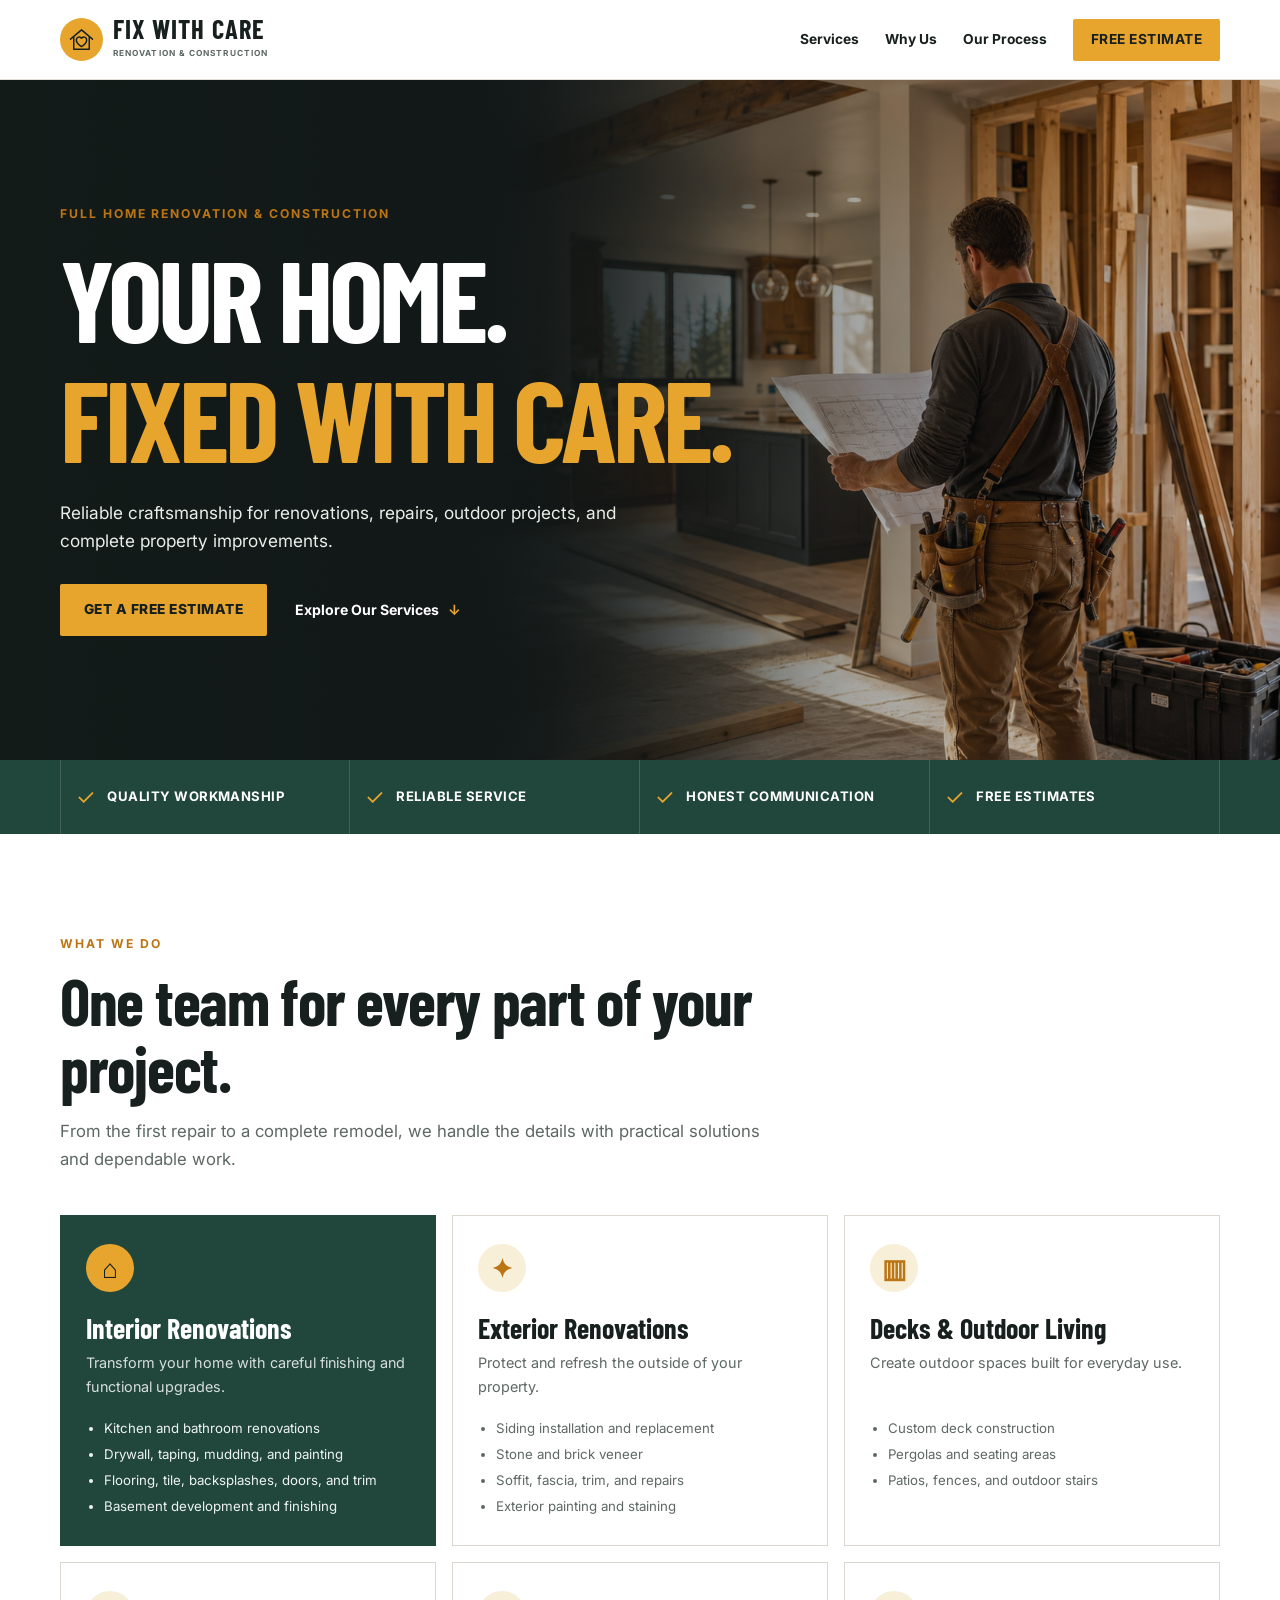
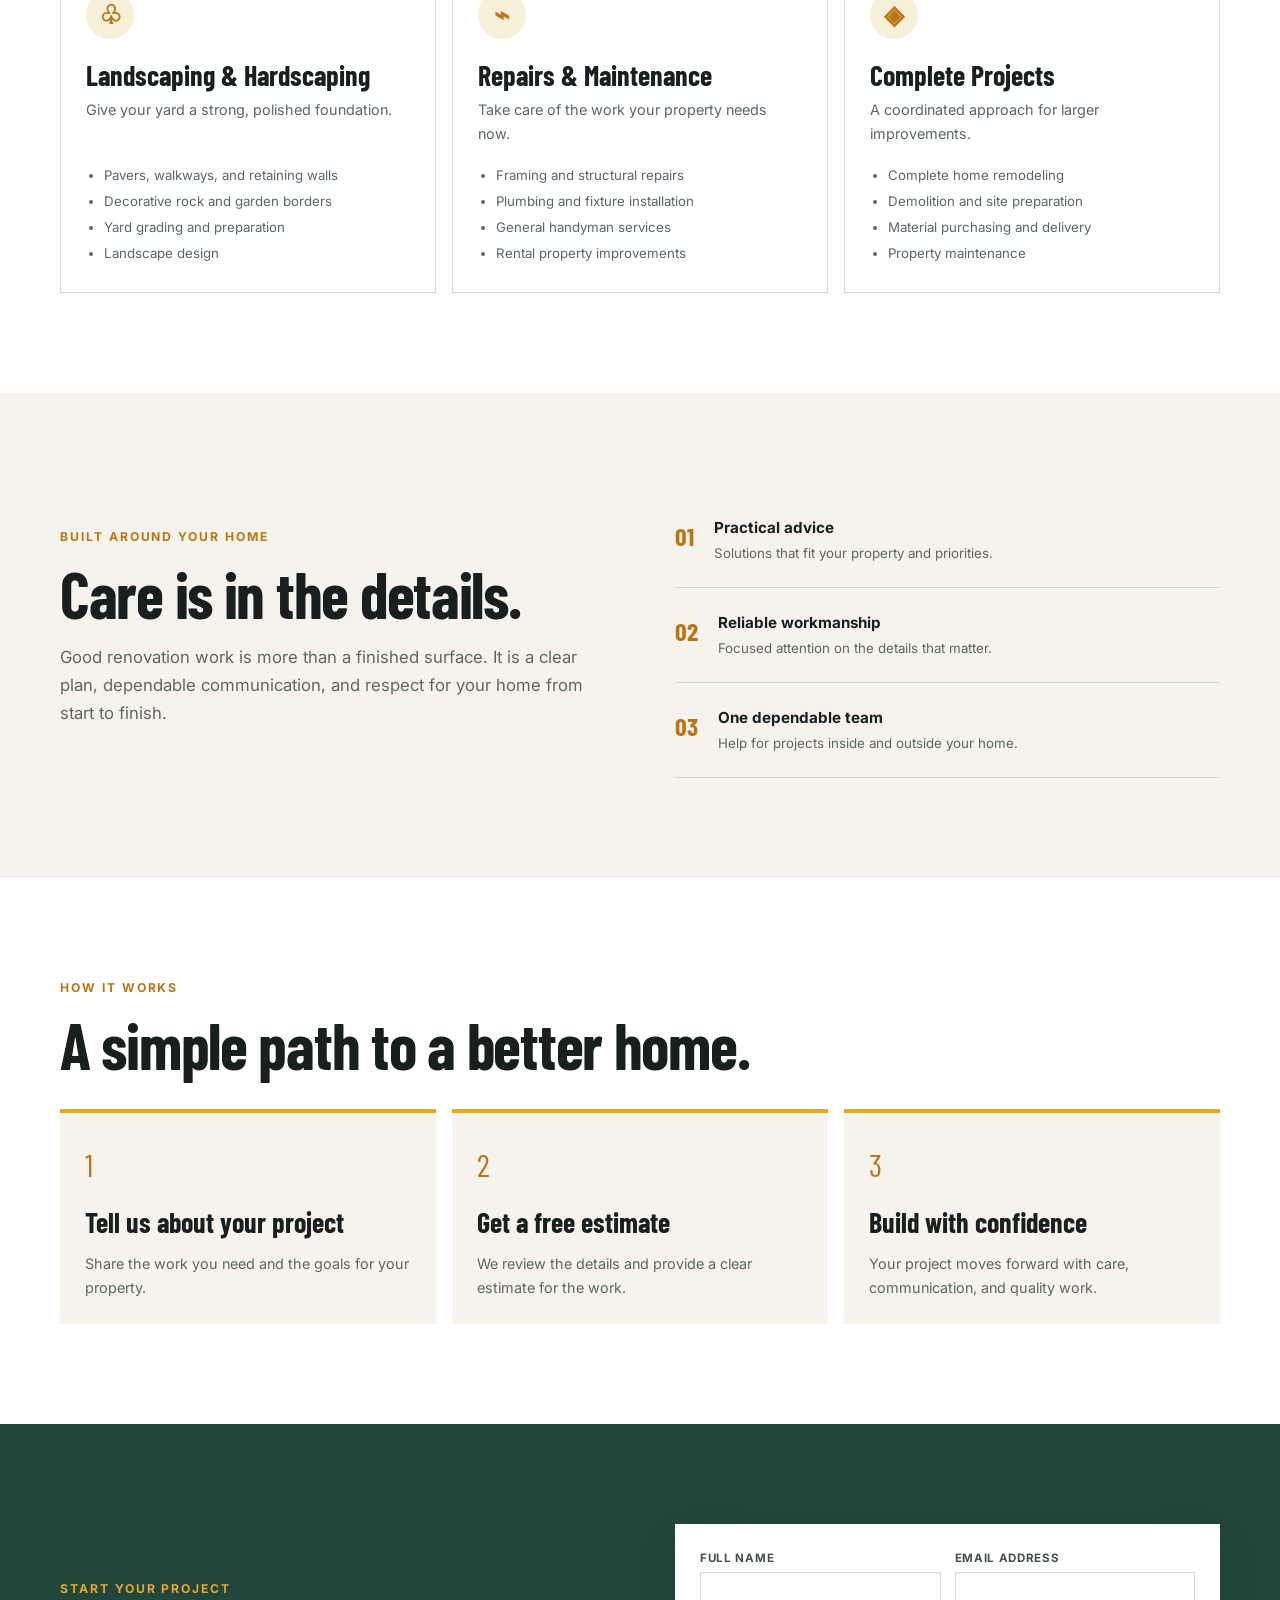
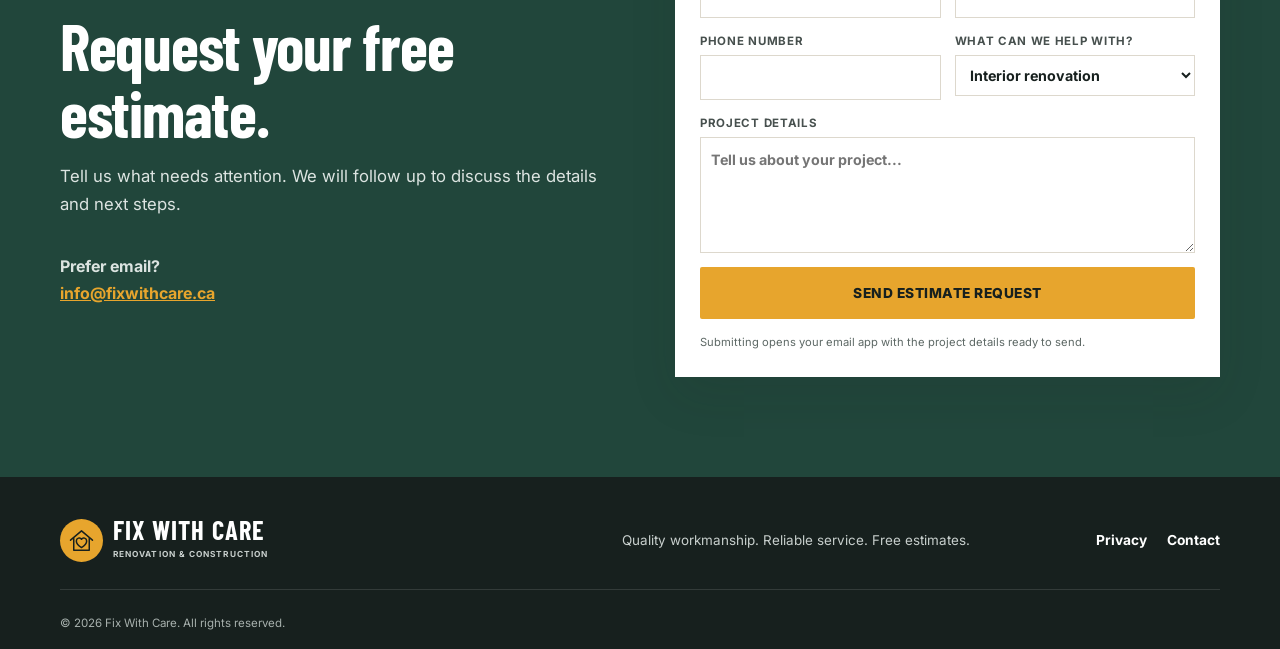
==== index.html @ b5952557 "Build Fix With Care website" ====
<!doctype html>
<html lang="en">
  <head>
    <meta charset="UTF-8" />
    <meta name="viewport" content="width=device-width, initial-scale=1.0" />
    <title>Fix With Care | Home Renovation & Construction Services</title>
    <meta
      name="description"
      content="Fix With Care provides dependable home renovation, construction, landscaping, deck, and property improvement services. Request your free estimate today."
    />
    <meta property="og:title" content="Fix With Care | Renovation & Construction" />
    <meta
      property="og:description"
      content="Quality workmanship for interior, exterior, deck, landscaping, and complete home improvement projects."
    />
    <meta property="og:type" content="website" />
    <meta property="og:url" content="https://fixwithcare.ca/" />
    <meta property="og:image" content="https://fixwithcare.ca/assets/hero-renovation.png" />
    <link rel="canonical" href="https://fixwithcare.ca/" />
    <link rel="icon" href="/assets/favicon.svg" type="image/svg+xml" />
    <link rel="stylesheet" href="/styles.css" />
    <script type="application/ld+json">
      {
        "@context": "https://schema.org",
        "@type": "HomeAndConstructionBusiness",
        "name": "Fix With Care",
        "url": "https://fixwithcare.ca/",
        "description": "Full home renovation and construction services.",
        "areaServed": "Alberta, Canada"
      }
    </script>
  </head>
  <body>
    <header class="site-header">
      <a class="brand" href="#top" aria-label="Fix With Care home">
        <span class="brand-mark" aria-hidden="true">
          <svg viewBox="0 0 48 48">
            <path d="M7 23.5 24 9l17 14.5" />
            <path d="M12 21v18h24V21" />
            <path d="M24 35s-8-4.6-8-10.1c0-4.6 5.8-6.7 8-2.7 2.2-4 8-1.9 8 2.7C32 30.4 24 35 24 35Z" />
          </svg>
        </span>
        <span><strong>FIX WITH CARE</strong><small>RENOVATION & CONSTRUCTION</small></span>
      </a>
      <button class="menu-toggle" type="button" aria-controls="site-nav" aria-expanded="false">
        <span></span><span></span><span></span><b class="sr-only">Open menu</b>
      </button>
      <nav id="site-nav" class="site-nav" aria-label="Main navigation">
        <a href="#services">Services</a>
        <a href="#why-us">Why Us</a>
        <a href="#process">Our Process</a>
        <a class="button button-small" href="#estimate">Free Estimate</a>
      </nav>
    </header>

    <main id="top">
      <section class="hero">
        <img class="hero-image" src="/assets/hero-renovation.png" alt="" />
        <div class="hero-overlay"></div>
        <div class="hero-content container">
          <p class="eyebrow">Full Home Renovation & Construction</p>
          <h1>Your Home.<br /><span>Fixed With Care.</span></h1>
          <p class="hero-copy">
            Reliable craftsmanship for renovations, repairs, outdoor projects, and complete property improvements.
          </p>
          <div class="hero-actions">
            <a class="button" href="#estimate">Get a Free Estimate</a>
            <a class="text-link" href="#services">Explore Our Services <span aria-hidden="true">↓</span></a>
          </div>
        </div>
      </section>

      <section class="trust-strip" aria-label="Our commitments">
        <div><span>✓</span><strong>Quality Workmanship</strong></div>
        <div><span>✓</span><strong>Reliable Service</strong></div>
        <div><span>✓</span><strong>Honest Communication</strong></div>
        <div><span>✓</span><strong>Free Estimates</strong></div>
      </section>

      <section id="services" class="services section container">
        <div class="section-heading">
          <p class="eyebrow">What We Do</p>
          <h2>One team for every part of your project.</h2>
          <p>From the first repair to a complete remodel, we handle the details with practical solutions and dependable work.</p>
        </div>
        <div class="service-grid">
          <article class="service-card featured">
            <div class="icon">⌂</div>
            <h3>Interior Renovations</h3>
            <p>Transform your home with careful finishing and functional upgrades.</p>
            <ul>
              <li>Kitchen and bathroom renovations</li>
              <li>Drywall, taping, mudding, and painting</li>
              <li>Flooring, tile, backsplashes, doors, and trim</li>
              <li>Basement development and finishing</li>
            </ul>
          </article>
          <article class="service-card">
            <div class="icon">✦</div>
            <h3>Exterior Renovations</h3>
            <p>Protect and refresh the outside of your property.</p>
            <ul>
              <li>Siding installation and replacement</li>
              <li>Stone and brick veneer</li>
              <li>Soffit, fascia, trim, and repairs</li>
              <li>Exterior painting and staining</li>
            </ul>
          </article>
          <article class="service-card">
            <div class="icon">▥</div>
            <h3>Decks & Outdoor Living</h3>
            <p>Create outdoor spaces built for everyday use.</p>
            <ul>
              <li>Custom deck construction</li>
              <li>Pergolas and seating areas</li>
              <li>Patios, fences, and outdoor stairs</li>
            </ul>
          </article>
          <article class="service-card">
            <div class="icon">♧</div>
            <h3>Landscaping & Hardscaping</h3>
            <p>Give your yard a strong, polished foundation.</p>
            <ul>
              <li>Pavers, walkways, and retaining walls</li>
              <li>Decorative rock and garden borders</li>
              <li>Yard grading and preparation</li>
              <li>Landscape design</li>
            </ul>
          </article>
          <article class="service-card">
            <div class="icon">⌁</div>
            <h3>Repairs & Maintenance</h3>
            <p>Take care of the work your property needs now.</p>
            <ul>
              <li>Framing and structural repairs</li>
              <li>Plumbing and fixture installation</li>
              <li>General handyman services</li>
              <li>Rental property improvements</li>
            </ul>
          </article>
          <article class="service-card">
            <div class="icon">◈</div>
            <h3>Complete Projects</h3>
            <p>A coordinated approach for larger improvements.</p>
            <ul>
              <li>Complete home remodeling</li>
              <li>Demolition and site preparation</li>
              <li>Material purchasing and delivery</li>
              <li>Property maintenance</li>
            </ul>
          </article>
        </div>
      </section>

      <section id="why-us" class="why-us section">
        <div class="container split">
          <div>
            <p class="eyebrow">Built Around Your Home</p>
            <h2>Care is in the details.</h2>
            <p class="lead">
              Good renovation work is more than a finished surface. It is a clear plan, dependable communication, and respect
              for your home from start to finish.
            </p>
          </div>
          <div class="why-list">
            <div><strong>01</strong><span><b>Practical advice</b><small>Solutions that fit your property and priorities.</small></span></div>
            <div><strong>02</strong><span><b>Reliable workmanship</b><small>Focused attention on the details that matter.</small></span></div>
            <div><strong>03</strong><span><b>One dependable team</b><small>Help for projects inside and outside your home.</small></span></div>
          </div>
        </div>
      </section>

      <section id="process" class="process section container">
        <div class="section-heading compact">
          <p class="eyebrow">How It Works</p>
          <h2>A simple path to a better home.</h2>
        </div>
        <div class="steps">
          <article><span>1</span><h3>Tell us about your project</h3><p>Share the work you need and the goals for your property.</p></article>
          <article><span>2</span><h3>Get a free estimate</h3><p>We review the details and provide a clear estimate for the work.</p></article>
          <article><span>3</span><h3>Build with confidence</h3><p>Your project moves forward with care, communication, and quality work.</p></article>
        </div>
      </section>

      <section id="estimate" class="estimate section">
        <div class="container split estimate-grid">
          <div>
            <p class="eyebrow">Start Your Project</p>
            <h2>Request your free estimate.</h2>
            <p class="lead">
              Tell us what needs attention. We will follow up to discuss the details and next steps.
            </p>
            <p class="contact-note">
              <strong>Prefer email?</strong><br />
              <a href="mailto:info@fixwithcare.ca">info@fixwithcare.ca</a>
            </p>
          </div>
          <form id="estimate-form" class="estimate-form">
            <label>Full name<input name="name" autocomplete="name" required /></label>
            <label>Email address<input name="email" type="email" autocomplete="email" required /></label>
            <label>Phone number<input name="phone" type="tel" autocomplete="tel" /></label>
            <label>
              What can we help with?
              <select name="service">
                <option>Interior renovation</option>
                <option>Exterior renovation</option>
                <option>Deck or outdoor project</option>
                <option>Landscaping or hardscaping</option>
                <option>Repairs or maintenance</option>
                <option>Complete remodeling project</option>
                <option>Other</option>
              </select>
            </label>
            <label>Project details<textarea name="message" rows="4" required placeholder="Tell us about your project..."></textarea></label>
            <button class="button" type="submit">Send Estimate Request</button>
            <small class="form-note">Submitting opens your email app with the project details ready to send.</small>
          </form>
        </div>
      </section>
    </main>

    <footer class="site-footer">
      <div class="container footer-grid">
        <a class="brand" href="#top" aria-label="Fix With Care home">
          <span class="brand-mark" aria-hidden="true">
            <svg viewBox="0 0 48 48"><path d="M7 23.5 24 9l17 14.5" /><path d="M12 21v18h24V21" /><path d="M24 35s-8-4.6-8-10.1c0-4.6 5.8-6.7 8-2.7 2.2-4 8-1.9 8 2.7C32 30.4 24 35 24 35Z" /></svg>
          </span>
          <span><strong>FIX WITH CARE</strong><small>RENOVATION & CONSTRUCTION</small></span>
        </a>
        <p>Quality workmanship. Reliable service. Free estimates.</p>
        <div class="footer-links"><a href="/privacy.html">Privacy</a><a href="mailto:info@fixwithcare.ca">Contact</a></div>
      </div>
      <div class="copyright container">© <span id="year"></span> Fix With Care. All rights reserved.</div>
    </footer>
    <script src="/script.js"></script>
  </body>
</html>
---- styles.css ----
@import url("https://fonts.googleapis.com/css2?family=Barlow+Condensed:wght@600;700;800&family=Inter:wght@400;500;600;700&display=swap");

:root{--ink:#17201e;--muted:#5d6865;--cream:#f6f3ed;--paper:#fff;--amber:#e7a52d;--amber-dark:#bc7514;--green:#21463b;--line:#ddd8cd;--shadow:0 18px 45px rgba(26,36,33,.1)}*{box-sizing:border-box}html{scroll-behavior:smooth}body{margin:0;color:var(--ink);background:var(--paper);font-family:Inter,Arial,sans-serif;font-size:16px;line-height:1.65}.container{width:min(1160px,calc(100% - 40px));margin-inline:auto}h1,h2,h3{font-family:"Barlow Condensed",Impact,sans-serif;line-height:1.04;margin:0}h2{font-size:clamp(2.55rem,5vw,4rem);letter-spacing:-.02em}h3{font-size:1.75rem}.eyebrow{margin:0 0 14px;color:var(--amber-dark);font-weight:700;font-size:.76rem;letter-spacing:.16em;text-transform:uppercase}.section{padding:100px 0}.section-heading{max-width:700px;margin-bottom:42px}.section-heading>p:last-child,.lead{color:var(--muted);font-size:1.05rem}.site-header{height:80px;padding:0 max(20px,calc((100vw - 1160px)/2));display:flex;align-items:center;justify-content:space-between;gap:30px;background:#fff;position:sticky;top:0;z-index:10;border-bottom:1px solid rgba(221,216,205,.8)}.brand{display:flex;gap:10px;align-items:center;text-decoration:none;color:var(--ink)}.brand-mark{width:43px;height:43px;border-radius:50%;display:grid;place-items:center;background:var(--amber)}.brand-mark svg{width:31px;height:31px;fill:none;stroke:var(--ink);stroke-linecap:round;stroke-linejoin:round;stroke-width:2.3}.brand strong{display:block;font-family:"Barlow Condensed",Impact,sans-serif;font-size:1.65rem;line-height:.85;letter-spacing:.04em}.brand small{display:block;margin-top:6px;color:var(--muted);font-size:.52rem;font-weight:700;letter-spacing:.13em}.site-nav{display:flex;gap:26px;align-items:center}.site-nav a,.footer-links a{text-decoration:none;color:var(--ink);font-size:.86rem;font-weight:700}.site-nav a:not(.button):hover,.footer-links a:hover{color:var(--amber-dark)}.button{display:inline-flex;align-items:center;justify-content:center;min-height:52px;padding:0 24px;border:0;border-radius:2px;background:var(--amber);color:#17201e;text-decoration:none;font-family:Inter,sans-serif;font-size:.86rem;font-weight:800;letter-spacing:.035em;text-transform:uppercase;cursor:pointer;transition:.2s}.button:hover{background:#f4b744;transform:translateY(-2px)}.button-small{min-height:42px;padding-inline:18px}.hero{position:relative;min-height:680px;display:grid;align-items:center;overflow:hidden;background:#18211e}.hero-image,.hero-overlay{position:absolute;inset:0;width:100%;height:100%;object-fit:cover}.hero-overlay{background:linear-gradient(90deg,rgba(19,27,25,.98) 0%,rgba(19,27,25,.87) 35%,rgba(19,27,25,.36) 67%,rgba(19,27,25,.12) 100%)}.hero-content{position:relative;z-index:1;color:#fff}.hero h1{max-width:700px;font-size:clamp(4.7rem,9vw,7.7rem);letter-spacing:-.035em;text-transform:uppercase}.hero h1 span{color:var(--amber)}.hero-copy{max-width:590px;margin:21px 0 28px;color:#e9eee9;font-size:1.08rem}.hero-actions{display:flex;align-items:center;gap:28px}.text-link{color:#fff;font-weight:700;text-decoration:none;font-size:.88rem}.text-link span{display:inline-block;margin-left:6px;color:var(--amber)}.trust-strip{display:grid;grid-template-columns:repeat(4,1fr);background:var(--green);color:#fff;padding:0 max(20px,calc((100vw - 1160px)/2))}.trust-strip div{min-height:74px;display:flex;align-items:center;gap:12px;padding:0 15px;border-right:1px solid rgba(255,255,255,.15);font-size:.82rem;letter-spacing:.035em;text-transform:uppercase}.trust-strip div:first-child{border-left:1px solid rgba(255,255,255,.15)}.trust-strip span{color:var(--amber);font-size:1.4rem}.service-grid{display:grid;grid-template-columns:repeat(3,1fr);gap:16px}.service-card{padding:28px 25px 23px;border:1px solid var(--line);background:#fff;transition:.2s}.service-card:hover{border-color:var(--amber);box-shadow:var(--shadow);transform:translateY(-4px)}.service-card.featured{background:var(--green);border-color:var(--green);color:#fff}.service-card .icon{width:48px;height:48px;display:grid;place-items:center;margin-bottom:22px;border-radius:50%;background:#f8efd9;color:var(--amber-dark);font-size:1.65rem;font-weight:700}.service-card.featured .icon{background:var(--amber);color:var(--ink)}.service-card p{min-height:52px;margin:8px 0 15px;color:var(--muted);font-size:.9rem}.service-card.featured p{color:#d6dfdc}.service-card ul{margin:0;padding-left:18px;color:var(--muted);font-size:.83rem}.service-card.featured ul{color:#edf3f1}.service-card li{margin-bottom:4px}.why-us{background:var(--cream)}.split{display:grid;grid-template-columns:1fr 1fr;gap:70px;align-items:center}.why-list>div{display:flex;gap:20px;padding:22px 0;border-bottom:1px solid var(--line)}.why-list strong{font-family:"Barlow Condensed";font-size:1.6rem;color:var(--amber-dark)}.why-list b,.why-list small{display:block}.why-list b{font-size:.95rem}.why-list small{margin-top:3px;color:var(--muted)}.process .compact{margin-bottom:30px}.steps{display:grid;grid-template-columns:repeat(3,1fr);gap:16px}.steps article{padding:25px;background:var(--cream);border-top:4px solid var(--amber)}.steps span{display:block;margin-bottom:18px;font-family:"Barlow Condensed";font-size:2rem;color:var(--amber-dark)}.steps p{margin-bottom:0;color:var(--muted);font-size:.9rem}.estimate{background:var(--green);color:#fff}.estimate .eyebrow{color:var(--amber)}.estimate .lead{color:#dce4e1}.contact-note{margin-top:35px;color:#dce4e1}.contact-note a{color:var(--amber);font-weight:700}.estimate-form{display:grid;grid-template-columns:1fr 1fr;gap:14px;padding:25px;background:#fff;color:var(--ink);box-shadow:var(--shadow)}.estimate-form label{display:flex;flex-direction:column;gap:4px;color:#47504e;font-size:.72rem;font-weight:700;letter-spacing:.06em;text-transform:uppercase}.estimate-form label:nth-last-of-type(1){grid-column:1/-1}input,select,textarea{width:100%;padding:10px;border:1px solid var(--line);border-radius:0;background:#fff;color:var(--ink);font:inherit;font-size:.89rem}textarea{resize:vertical}.estimate-form .button{grid-column:1/-1}.form-note{grid-column:1/-1;color:var(--muted);font-size:.7rem}.site-footer{padding:39px 0 16px;background:#17201e;color:#fff}.site-footer .brand{color:#fff}.site-footer .brand-mark{background:var(--amber)}.site-footer .brand small{color:#c8cfcd}.footer-grid{display:grid;grid-template-columns:1.2fr 1fr auto;gap:30px;align-items:center}.footer-grid p{color:#c8cfcd;font-size:.84rem}.footer-links{display:flex;gap:20px}.footer-links a{color:#fff}.copyright{padding-top:24px;margin-top:24px;border-top:1px solid rgba(255,255,255,.12);color:#a7b0ad;font-size:.72rem}.menu-toggle{display:none}.sr-only{position:absolute;width:1px;height:1px;padding:0;margin:-1px;overflow:hidden;clip:rect(0,0,0,0);white-space:nowrap;border:0}
@media(max-width:800px){.section{padding:74px 0}.site-header{height:70px}.site-header .brand-mark{width:38px;height:38px}.brand strong{font-size:1.4rem}.brand small{font-size:.46rem}.menu-toggle{display:grid;gap:4px;padding:7px;background:transparent;border:0}.menu-toggle span{display:block;width:24px;height:2px;background:var(--ink)}.site-nav{display:none;position:absolute;top:69px;left:0;right:0;padding:18px 20px 22px;background:#fff;border-bottom:1px solid var(--line);box-shadow:0 10px 20px rgba(0,0,0,.08)}.site-nav.open{display:grid}.site-nav a{padding:4px}.site-nav .button{margin-top:4px}.hero{min-height:610px}.hero-overlay{background:linear-gradient(90deg,rgba(19,27,25,.95),rgba(19,27,25,.63))}.hero h1{font-size:clamp(4.05rem,19vw,6rem)}.trust-strip{grid-template-columns:1fr 1fr;padding-inline:20px}.trust-strip div{min-height:62px;border-bottom:1px solid rgba(255,255,255,.15);font-size:.7rem}.service-grid,.steps,.split{grid-template-columns:1fr}.split{gap:35px}.service-card p{min-height:auto}.estimate-form{grid-template-columns:1fr;padding:18px}.estimate-form label{grid-column:1/-1}.footer-grid{grid-template-columns:1fr;gap:13px}.footer-grid p{margin:0}.footer-links{margin-top:5px}}
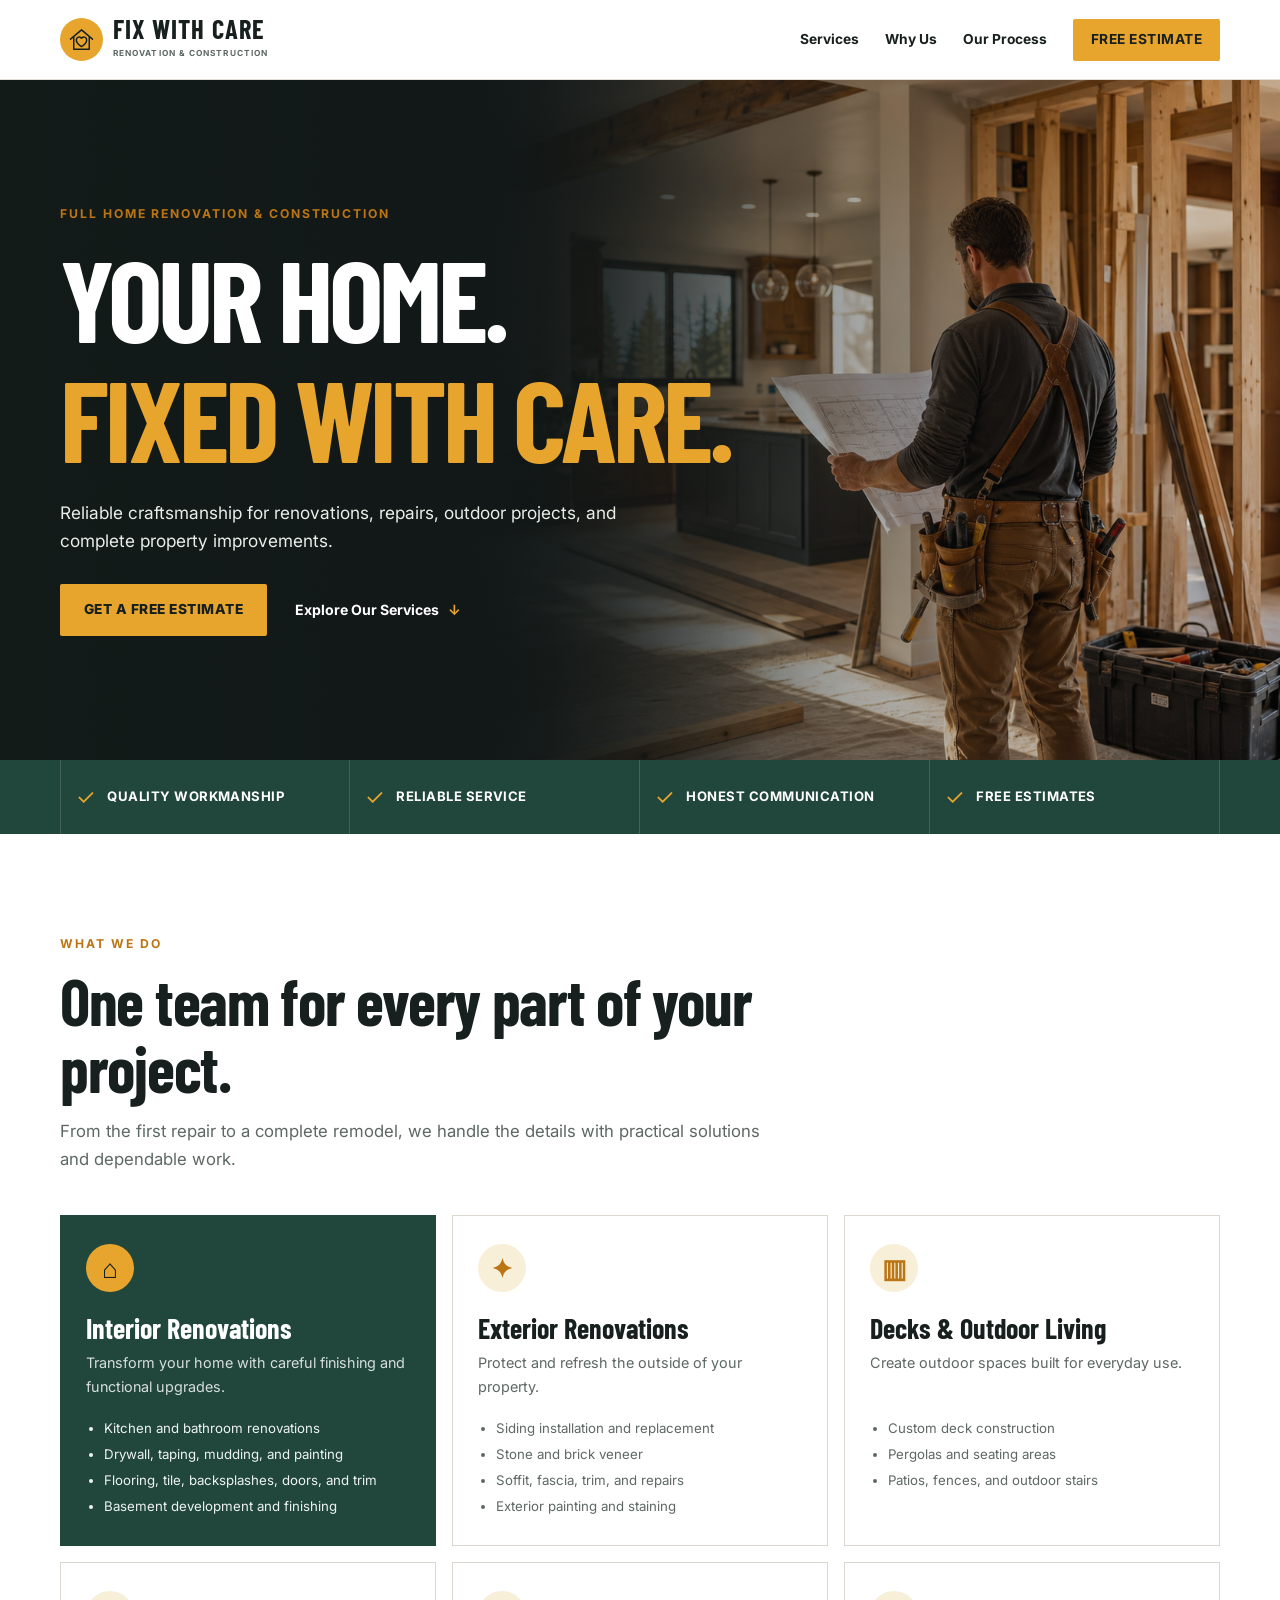
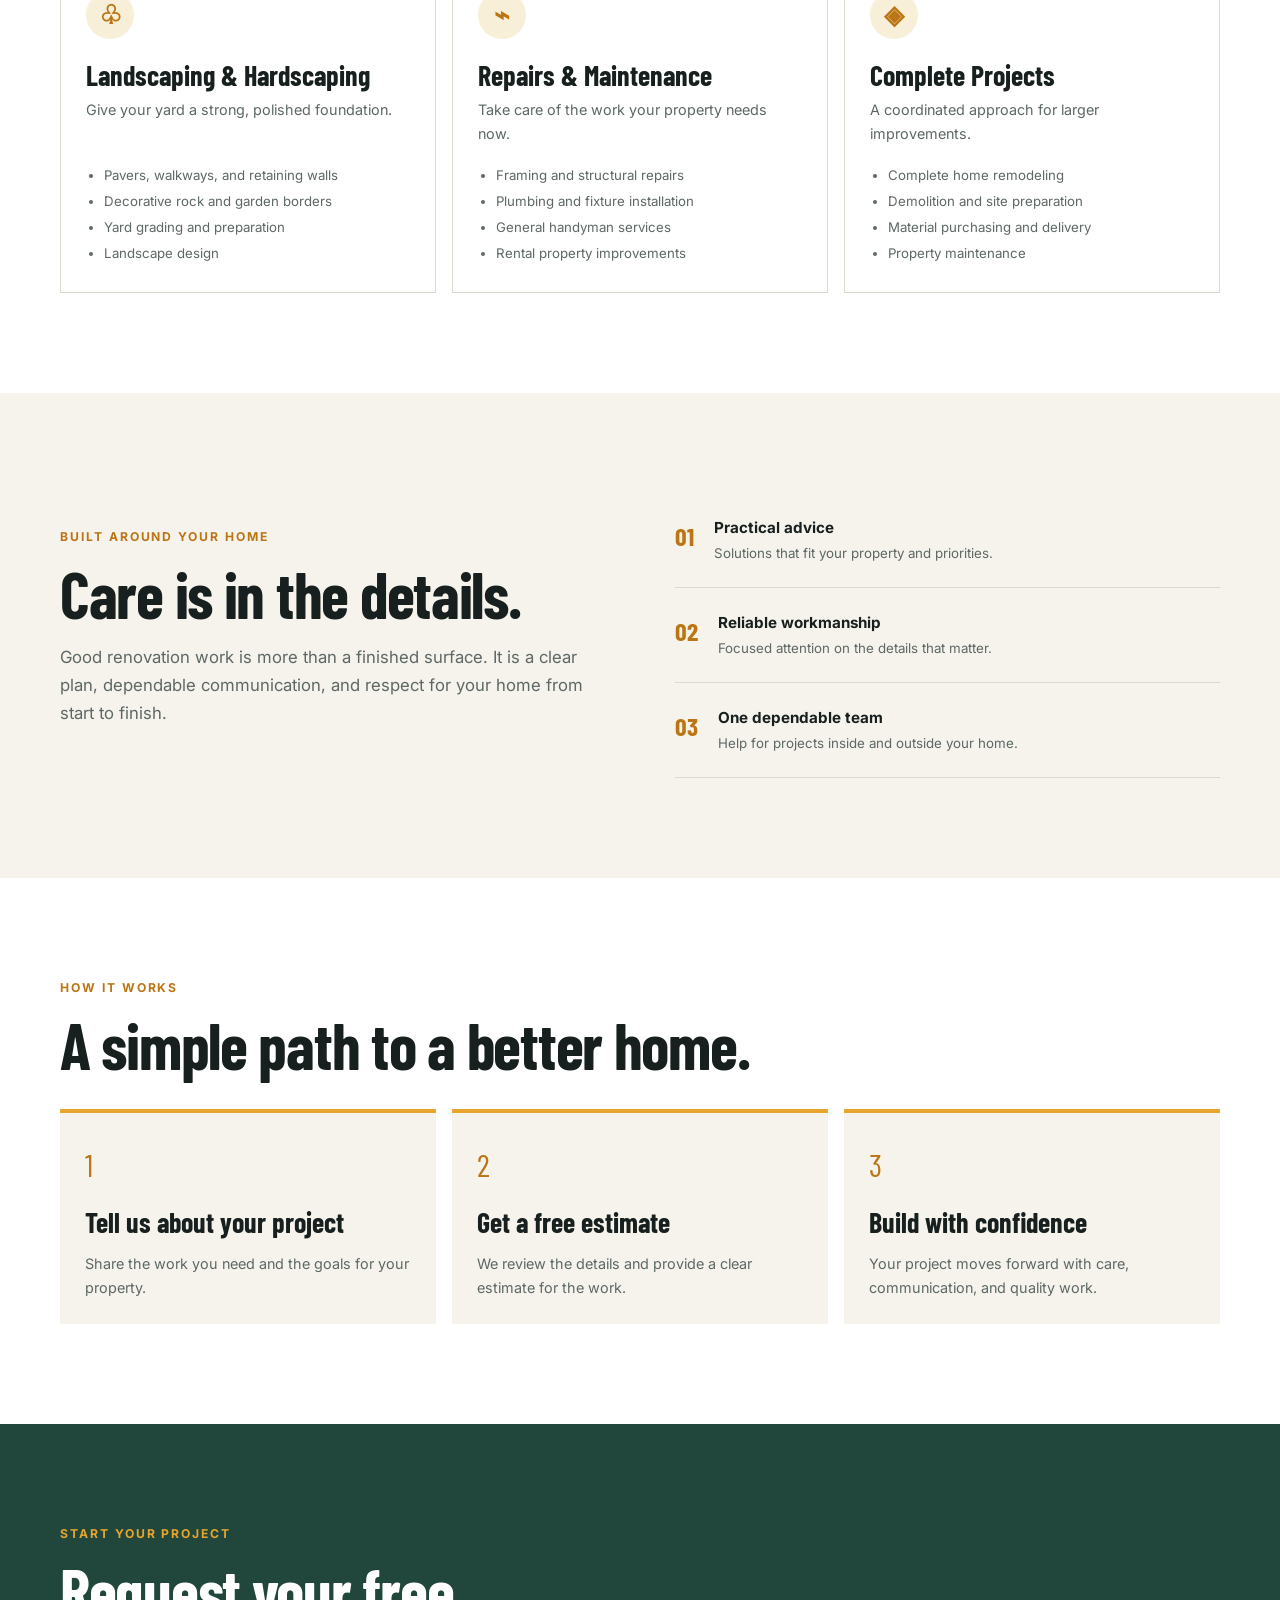
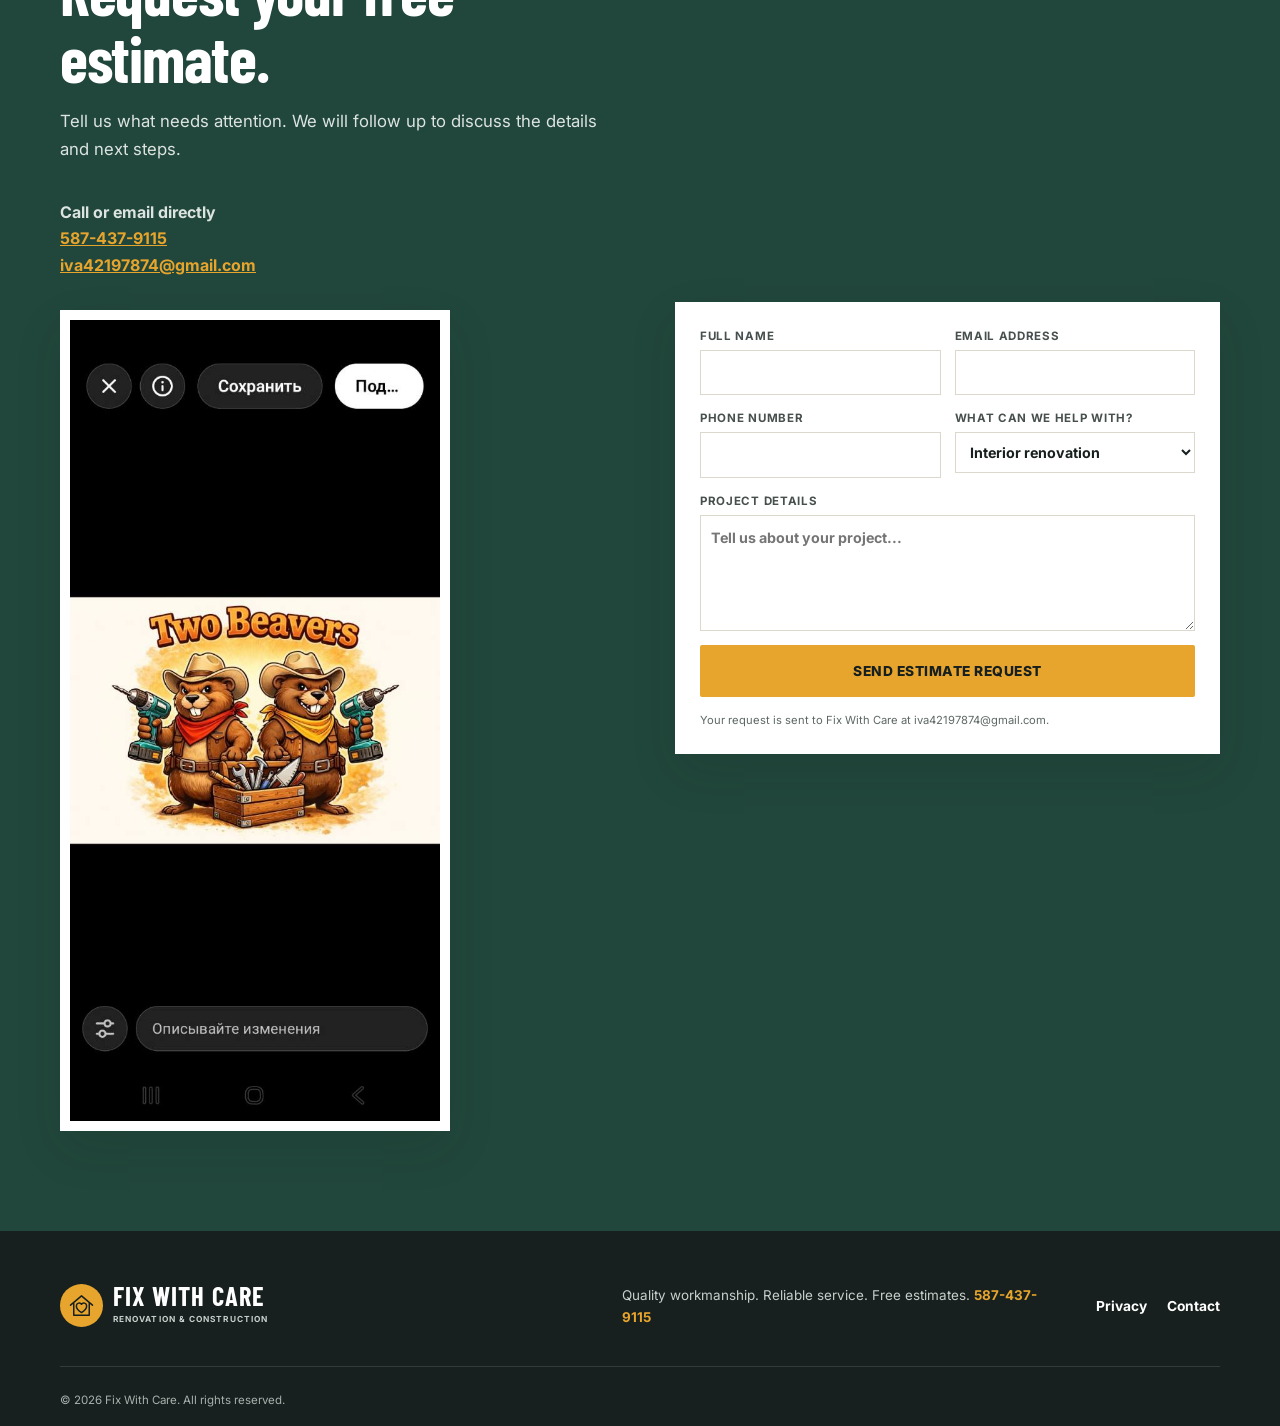
==== commit 1f94a946: "Update Fix With Care contact details" ====
--- a/index.html
+++ b/index.html
@@ -25,6 +25,8 @@
         "@type": "HomeAndConstructionBusiness",
         "name": "Fix With Care",
         "url": "https://fixwithcare.ca/",
+        "telephone": "+1-587-437-9115",
+        "email": "iva42197874@gmail.com",
         "description": "Full home renovation and construction services.",
         "areaServed": "Alberta, Canada"
       }
@@ -191,11 +193,19 @@
               Tell us what needs attention. We will follow up to discuss the details and next steps.
             </p>
             <p class="contact-note">
-              <strong>Prefer email?</strong><br />
-              <a href="mailto:info@fixwithcare.ca">info@fixwithcare.ca</a>
+              <strong>Call or email directly</strong><br />
+              <a href="tel:+15874379115">587-437-9115</a><br />
+              <a href="mailto:iva42197874@gmail.com">iva42197874@gmail.com</a>
             </p>
-          </div>
-          <form id="estimate-form" class="estimate-form">
+            <figure class="contact-image">
+              <img src="/assets/fix-with-care-beavers.jpg" alt="Fix With Care renovation mascot with tools" />
+            </figure>
+          </div>
+          <form id="estimate-form" class="estimate-form" action="https://formsubmit.co/iva42197874@gmail.com" method="POST">
+            <input type="hidden" name="_subject" value="New Fix With Care estimate request" />
+            <input type="hidden" name="_template" value="table" />
+            <input type="hidden" name="_captcha" value="false" />
+            <input type="hidden" name="_next" value="https://fixwithcare.ca/?estimate=sent#estimate" />
             <label>Full name<input name="name" autocomplete="name" required /></label>
             <label>Email address<input name="email" type="email" autocomplete="email" required /></label>
             <label>Phone number<input name="phone" type="tel" autocomplete="tel" /></label>
@@ -213,7 +223,7 @@
             </label>
             <label>Project details<textarea name="message" rows="4" required placeholder="Tell us about your project..."></textarea></label>
             <button class="button" type="submit">Send Estimate Request</button>
-            <small class="form-note">Submitting opens your email app with the project details ready to send.</small>
+            <small class="form-note">Your request is sent to Fix With Care at iva42197874@gmail.com.</small>
           </form>
         </div>
       </section>
@@ -227,8 +237,8 @@
           </span>
           <span><strong>FIX WITH CARE</strong><small>RENOVATION & CONSTRUCTION</small></span>
         </a>
-        <p>Quality workmanship. Reliable service. Free estimates.</p>
-        <div class="footer-links"><a href="/privacy.html">Privacy</a><a href="mailto:info@fixwithcare.ca">Contact</a></div>
+        <p>Quality workmanship. Reliable service. Free estimates. <a href="tel:+15874379115">587-437-9115</a></p>
+        <div class="footer-links"><a href="/privacy.html">Privacy</a><a href="mailto:iva42197874@gmail.com">Contact</a></div>
       </div>
       <div class="copyright container">© <span id="year"></span> Fix With Care. All rights reserved.</div>
     </footer>
--- a/styles.css
+++ b/styles.css
@@ -1,4 +1,4 @@
 @import url("https://fonts.googleapis.com/css2?family=Barlow+Condensed:wght@600;700;800&family=Inter:wght@400;500;600;700&display=swap");
 
-:root{--ink:#17201e;--muted:#5d6865;--cream:#f6f3ed;--paper:#fff;--amber:#e7a52d;--amber-dark:#bc7514;--green:#21463b;--line:#ddd8cd;--shadow:0 18px 45px rgba(26,36,33,.1)}*{box-sizing:border-box}html{scroll-behavior:smooth}body{margin:0;color:var(--ink);background:var(--paper);font-family:Inter,Arial,sans-serif;font-size:16px;line-height:1.65}.container{width:min(1160px,calc(100% - 40px));margin-inline:auto}h1,h2,h3{font-family:"Barlow Condensed",Impact,sans-serif;line-height:1.04;margin:0}h2{font-size:clamp(2.55rem,5vw,4rem);letter-spacing:-.02em}h3{font-size:1.75rem}.eyebrow{margin:0 0 14px;color:var(--amber-dark);font-weight:700;font-size:.76rem;letter-spacing:.16em;text-transform:uppercase}.section{padding:100px 0}.section-heading{max-width:700px;margin-bottom:42px}.section-heading>p:last-child,.lead{color:var(--muted);font-size:1.05rem}.site-header{height:80px;padding:0 max(20px,calc((100vw - 1160px)/2));display:flex;align-items:center;justify-content:space-between;gap:30px;background:#fff;position:sticky;top:0;z-index:10;border-bottom:1px solid rgba(221,216,205,.8)}.brand{display:flex;gap:10px;align-items:center;text-decoration:none;color:var(--ink)}.brand-mark{width:43px;height:43px;border-radius:50%;display:grid;place-items:center;background:var(--amber)}.brand-mark svg{width:31px;height:31px;fill:none;stroke:var(--ink);stroke-linecap:round;stroke-linejoin:round;stroke-width:2.3}.brand strong{display:block;font-family:"Barlow Condensed",Impact,sans-serif;font-size:1.65rem;line-height:.85;letter-spacing:.04em}.brand small{display:block;margin-top:6px;color:var(--muted);font-size:.52rem;font-weight:700;letter-spacing:.13em}.site-nav{display:flex;gap:26px;align-items:center}.site-nav a,.footer-links a{text-decoration:none;color:var(--ink);font-size:.86rem;font-weight:700}.site-nav a:not(.button):hover,.footer-links a:hover{color:var(--amber-dark)}.button{display:inline-flex;align-items:center;justify-content:center;min-height:52px;padding:0 24px;border:0;border-radius:2px;background:var(--amber);color:#17201e;text-decoration:none;font-family:Inter,sans-serif;font-size:.86rem;font-weight:800;letter-spacing:.035em;text-transform:uppercase;cursor:pointer;transition:.2s}.button:hover{background:#f4b744;transform:translateY(-2px)}.button-small{min-height:42px;padding-inline:18px}.hero{position:relative;min-height:680px;display:grid;align-items:center;overflow:hidden;background:#18211e}.hero-image,.hero-overlay{position:absolute;inset:0;width:100%;height:100%;object-fit:cover}.hero-overlay{background:linear-gradient(90deg,rgba(19,27,25,.98) 0%,rgba(19,27,25,.87) 35%,rgba(19,27,25,.36) 67%,rgba(19,27,25,.12) 100%)}.hero-content{position:relative;z-index:1;color:#fff}.hero h1{max-width:700px;font-size:clamp(4.7rem,9vw,7.7rem);letter-spacing:-.035em;text-transform:uppercase}.hero h1 span{color:var(--amber)}.hero-copy{max-width:590px;margin:21px 0 28px;color:#e9eee9;font-size:1.08rem}.hero-actions{display:flex;align-items:center;gap:28px}.text-link{color:#fff;font-weight:700;text-decoration:none;font-size:.88rem}.text-link span{display:inline-block;margin-left:6px;color:var(--amber)}.trust-strip{display:grid;grid-template-columns:repeat(4,1fr);background:var(--green);color:#fff;padding:0 max(20px,calc((100vw - 1160px)/2))}.trust-strip div{min-height:74px;display:flex;align-items:center;gap:12px;padding:0 15px;border-right:1px solid rgba(255,255,255,.15);font-size:.82rem;letter-spacing:.035em;text-transform:uppercase}.trust-strip div:first-child{border-left:1px solid rgba(255,255,255,.15)}.trust-strip span{color:var(--amber);font-size:1.4rem}.service-grid{display:grid;grid-template-columns:repeat(3,1fr);gap:16px}.service-card{padding:28px 25px 23px;border:1px solid var(--line);background:#fff;transition:.2s}.service-card:hover{border-color:var(--amber);box-shadow:var(--shadow);transform:translateY(-4px)}.service-card.featured{background:var(--green);border-color:var(--green);color:#fff}.service-card .icon{width:48px;height:48px;display:grid;place-items:center;margin-bottom:22px;border-radius:50%;background:#f8efd9;color:var(--amber-dark);font-size:1.65rem;font-weight:700}.service-card.featured .icon{background:var(--amber);color:var(--ink)}.service-card p{min-height:52px;margin:8px 0 15px;color:var(--muted);font-size:.9rem}.service-card.featured p{color:#d6dfdc}.service-card ul{margin:0;padding-left:18px;color:var(--muted);font-size:.83rem}.service-card.featured ul{color:#edf3f1}.service-card li{margin-bottom:4px}.why-us{background:var(--cream)}.split{display:grid;grid-template-columns:1fr 1fr;gap:70px;align-items:center}.why-list>div{display:flex;gap:20px;padding:22px 0;border-bottom:1px solid var(--line)}.why-list strong{font-family:"Barlow Condensed";font-size:1.6rem;color:var(--amber-dark)}.why-list b,.why-list small{display:block}.why-list b{font-size:.95rem}.why-list small{margin-top:3px;color:var(--muted)}.process .compact{margin-bottom:30px}.steps{display:grid;grid-template-columns:repeat(3,1fr);gap:16px}.steps article{padding:25px;background:var(--cream);border-top:4px solid var(--amber)}.steps span{display:block;margin-bottom:18px;font-family:"Barlow Condensed";font-size:2rem;color:var(--amber-dark)}.steps p{margin-bottom:0;color:var(--muted);font-size:.9rem}.estimate{background:var(--green);color:#fff}.estimate .eyebrow{color:var(--amber)}.estimate .lead{color:#dce4e1}.contact-note{margin-top:35px;color:#dce4e1}.contact-note a{color:var(--amber);font-weight:700}.estimate-form{display:grid;grid-template-columns:1fr 1fr;gap:14px;padding:25px;background:#fff;color:var(--ink);box-shadow:var(--shadow)}.estimate-form label{display:flex;flex-direction:column;gap:4px;color:#47504e;font-size:.72rem;font-weight:700;letter-spacing:.06em;text-transform:uppercase}.estimate-form label:nth-last-of-type(1){grid-column:1/-1}input,select,textarea{width:100%;padding:10px;border:1px solid var(--line);border-radius:0;background:#fff;color:var(--ink);font:inherit;font-size:.89rem}textarea{resize:vertical}.estimate-form .button{grid-column:1/-1}.form-note{grid-column:1/-1;color:var(--muted);font-size:.7rem}.site-footer{padding:39px 0 16px;background:#17201e;color:#fff}.site-footer .brand{color:#fff}.site-footer .brand-mark{background:var(--amber)}.site-footer .brand small{color:#c8cfcd}.footer-grid{display:grid;grid-template-columns:1.2fr 1fr auto;gap:30px;align-items:center}.footer-grid p{color:#c8cfcd;font-size:.84rem}.footer-links{display:flex;gap:20px}.footer-links a{color:#fff}.copyright{padding-top:24px;margin-top:24px;border-top:1px solid rgba(255,255,255,.12);color:#a7b0ad;font-size:.72rem}.menu-toggle{display:none}.sr-only{position:absolute;width:1px;height:1px;padding:0;margin:-1px;overflow:hidden;clip:rect(0,0,0,0);white-space:nowrap;border:0}
-@media(max-width:800px){.section{padding:74px 0}.site-header{height:70px}.site-header .brand-mark{width:38px;height:38px}.brand strong{font-size:1.4rem}.brand small{font-size:.46rem}.menu-toggle{display:grid;gap:4px;padding:7px;background:transparent;border:0}.menu-toggle span{display:block;width:24px;height:2px;background:var(--ink)}.site-nav{display:none;position:absolute;top:69px;left:0;right:0;padding:18px 20px 22px;background:#fff;border-bottom:1px solid var(--line);box-shadow:0 10px 20px rgba(0,0,0,.08)}.site-nav.open{display:grid}.site-nav a{padding:4px}.site-nav .button{margin-top:4px}.hero{min-height:610px}.hero-overlay{background:linear-gradient(90deg,rgba(19,27,25,.95),rgba(19,27,25,.63))}.hero h1{font-size:clamp(4.05rem,19vw,6rem)}.trust-strip{grid-template-columns:1fr 1fr;padding-inline:20px}.trust-strip div{min-height:62px;border-bottom:1px solid rgba(255,255,255,.15);font-size:.7rem}.service-grid,.steps,.split{grid-template-columns:1fr}.split{gap:35px}.service-card p{min-height:auto}.estimate-form{grid-template-columns:1fr;padding:18px}.estimate-form label{grid-column:1/-1}.footer-grid{grid-template-columns:1fr;gap:13px}.footer-grid p{margin:0}.footer-links{margin-top:5px}}
+:root{--ink:#17201e;--muted:#5d6865;--cream:#f6f3ed;--paper:#fff;--amber:#e7a52d;--amber-dark:#bc7514;--green:#21463b;--line:#ddd8cd;--shadow:0 18px 45px rgba(26,36,33,.1)}*{box-sizing:border-box}html{scroll-behavior:smooth}body{margin:0;color:var(--ink);background:var(--paper);font-family:Inter,Arial,sans-serif;font-size:16px;line-height:1.65}.container{width:min(1160px,calc(100% - 40px));margin-inline:auto}h1,h2,h3{font-family:"Barlow Condensed",Impact,sans-serif;line-height:1.04;margin:0}h2{font-size:clamp(2.55rem,5vw,4rem);letter-spacing:-.02em}h3{font-size:1.75rem}.eyebrow{margin:0 0 14px;color:var(--amber-dark);font-weight:700;font-size:.76rem;letter-spacing:.16em;text-transform:uppercase}.section{padding:100px 0}.section-heading{max-width:700px;margin-bottom:42px}.section-heading>p:last-child,.lead{color:var(--muted);font-size:1.05rem}.site-header{height:80px;padding:0 max(20px,calc((100vw - 1160px)/2));display:flex;align-items:center;justify-content:space-between;gap:30px;background:#fff;position:sticky;top:0;z-index:10;border-bottom:1px solid rgba(221,216,205,.8)}.brand{display:flex;gap:10px;align-items:center;text-decoration:none;color:var(--ink)}.brand-mark{width:43px;height:43px;border-radius:50%;display:grid;place-items:center;background:var(--amber)}.brand-mark svg{width:31px;height:31px;fill:none;stroke:var(--ink);stroke-linecap:round;stroke-linejoin:round;stroke-width:2.3}.brand strong{display:block;font-family:"Barlow Condensed",Impact,sans-serif;font-size:1.65rem;line-height:.85;letter-spacing:.04em}.brand small{display:block;margin-top:6px;color:var(--muted);font-size:.52rem;font-weight:700;letter-spacing:.13em}.site-nav{display:flex;gap:26px;align-items:center}.site-nav a,.footer-links a{text-decoration:none;color:var(--ink);font-size:.86rem;font-weight:700}.site-nav a:not(.button):hover,.footer-links a:hover{color:var(--amber-dark)}.button{display:inline-flex;align-items:center;justify-content:center;min-height:52px;padding:0 24px;border:0;border-radius:2px;background:var(--amber);color:#17201e;text-decoration:none;font-family:Inter,sans-serif;font-size:.86rem;font-weight:800;letter-spacing:.035em;text-transform:uppercase;cursor:pointer;transition:.2s}.button:hover{background:#f4b744;transform:translateY(-2px)}.button-small{min-height:42px;padding-inline:18px}.hero{position:relative;min-height:680px;display:grid;align-items:center;overflow:hidden;background:#18211e}.hero-image,.hero-overlay{position:absolute;inset:0;width:100%;height:100%;object-fit:cover}.hero-overlay{background:linear-gradient(90deg,rgba(19,27,25,.98) 0%,rgba(19,27,25,.87) 35%,rgba(19,27,25,.36) 67%,rgba(19,27,25,.12) 100%)}.hero-content{position:relative;z-index:1;color:#fff}.hero h1{max-width:700px;font-size:clamp(4.7rem,9vw,7.7rem);letter-spacing:-.035em;text-transform:uppercase}.hero h1 span{color:var(--amber)}.hero-copy{max-width:590px;margin:21px 0 28px;color:#e9eee9;font-size:1.08rem}.hero-actions{display:flex;align-items:center;gap:28px}.text-link{color:#fff;font-weight:700;text-decoration:none;font-size:.88rem}.text-link span{display:inline-block;margin-left:6px;color:var(--amber)}.trust-strip{display:grid;grid-template-columns:repeat(4,1fr);background:var(--green);color:#fff;padding:0 max(20px,calc((100vw - 1160px)/2))}.trust-strip div{min-height:74px;display:flex;align-items:center;gap:12px;padding:0 15px;border-right:1px solid rgba(255,255,255,.15);font-size:.82rem;letter-spacing:.035em;text-transform:uppercase}.trust-strip div:first-child{border-left:1px solid rgba(255,255,255,.15)}.trust-strip span{color:var(--amber);font-size:1.4rem}.service-grid{display:grid;grid-template-columns:repeat(3,1fr);gap:16px}.service-card{padding:28px 25px 23px;border:1px solid var(--line);background:#fff;transition:.2s}.service-card:hover{border-color:var(--amber);box-shadow:var(--shadow);transform:translateY(-4px)}.service-card.featured{background:var(--green);border-color:var(--green);color:#fff}.service-card .icon{width:48px;height:48px;display:grid;place-items:center;margin-bottom:22px;border-radius:50%;background:#f8efd9;color:var(--amber-dark);font-size:1.65rem;font-weight:700}.service-card.featured .icon{background:var(--amber);color:var(--ink)}.service-card p{min-height:52px;margin:8px 0 15px;color:var(--muted);font-size:.9rem}.service-card.featured p{color:#d6dfdc}.service-card ul{margin:0;padding-left:18px;color:var(--muted);font-size:.83rem}.service-card.featured ul{color:#edf3f1}.service-card li{margin-bottom:4px}.why-us{background:var(--cream)}.split{display:grid;grid-template-columns:1fr 1fr;gap:70px;align-items:center}.why-list>div{display:flex;gap:20px;padding:22px 0;border-bottom:1px solid var(--line)}.why-list strong{font-family:"Barlow Condensed";font-size:1.6rem;color:var(--amber-dark)}.why-list b,.why-list small{display:block}.why-list b{font-size:.95rem}.why-list small{margin-top:3px;color:var(--muted)}.process .compact{margin-bottom:30px}.steps{display:grid;grid-template-columns:repeat(3,1fr);gap:16px}.steps article{padding:25px;background:var(--cream);border-top:4px solid var(--amber)}.steps span{display:block;margin-bottom:18px;font-family:"Barlow Condensed";font-size:2rem;color:var(--amber-dark)}.steps p{margin-bottom:0;color:var(--muted);font-size:.9rem}.estimate{background:var(--green);color:#fff}.estimate .eyebrow{color:var(--amber)}.estimate .lead{color:#dce4e1}.contact-note{margin-top:35px;color:#dce4e1}.contact-note a{color:var(--amber);font-weight:700}.contact-image{max-width:390px;margin:32px 0 0;padding:10px;background:#fff;box-shadow:var(--shadow)}.contact-image img{display:block;width:100%;height:auto}.estimate-form{display:grid;grid-template-columns:1fr 1fr;gap:14px;padding:25px;background:#fff;color:var(--ink);box-shadow:var(--shadow)}.estimate-form label{display:flex;flex-direction:column;gap:4px;color:#47504e;font-size:.72rem;font-weight:700;letter-spacing:.06em;text-transform:uppercase}.estimate-form label:nth-last-of-type(1){grid-column:1/-1}input,select,textarea{width:100%;padding:10px;border:1px solid var(--line);border-radius:0;background:#fff;color:var(--ink);font:inherit;font-size:.89rem}textarea{resize:vertical}.estimate-form .button{grid-column:1/-1}.form-note{grid-column:1/-1;color:var(--muted);font-size:.7rem}.site-footer{padding:39px 0 16px;background:#17201e;color:#fff}.site-footer .brand{color:#fff}.site-footer .brand-mark{background:var(--amber)}.site-footer .brand small{color:#c8cfcd}.footer-grid{display:grid;grid-template-columns:1.2fr 1fr auto;gap:30px;align-items:center}.footer-grid p{color:#c8cfcd;font-size:.84rem}.footer-grid p a{color:var(--amber);font-weight:700;text-decoration:none}.footer-links{display:flex;gap:20px}.footer-links a{color:#fff}.copyright{padding-top:24px;margin-top:24px;border-top:1px solid rgba(255,255,255,.12);color:#a7b0ad;font-size:.72rem}.menu-toggle{display:none}.sr-only{position:absolute;width:1px;height:1px;padding:0;margin:-1px;overflow:hidden;clip:rect(0,0,0,0);white-space:nowrap;border:0}
+@media(max-width:800px){.section{padding:74px 0}.site-header{height:70px}.site-header .brand-mark{width:38px;height:38px}.brand strong{font-size:1.4rem}.brand small{font-size:.46rem}.menu-toggle{display:grid;gap:4px;padding:7px;background:transparent;border:0}.menu-toggle span{display:block;width:24px;height:2px;background:var(--ink)}.site-nav{display:none;position:absolute;top:69px;left:0;right:0;padding:18px 20px 22px;background:#fff;border-bottom:1px solid var(--line);box-shadow:0 10px 20px rgba(0,0,0,.08)}.site-nav.open{display:grid}.site-nav a{padding:4px}.site-nav .button{margin-top:4px}.hero{min-height:610px}.hero-overlay{background:linear-gradient(90deg,rgba(19,27,25,.95),rgba(19,27,25,.63))}.hero h1{font-size:clamp(4.05rem,19vw,6rem)}.trust-strip{grid-template-columns:1fr 1fr;padding-inline:20px}.trust-strip div{min-height:62px;border-bottom:1px solid rgba(255,255,255,.15);font-size:.7rem}.service-grid,.steps,.split{grid-template-columns:1fr}.split{gap:35px}.service-card p{min-height:auto}.contact-image{max-width:100%;margin-top:24px}.estimate-form{grid-template-columns:1fr;padding:18px}.estimate-form label{grid-column:1/-1}.footer-grid{grid-template-columns:1fr;gap:13px}.footer-grid p{margin:0}.footer-links{margin-top:5px}}
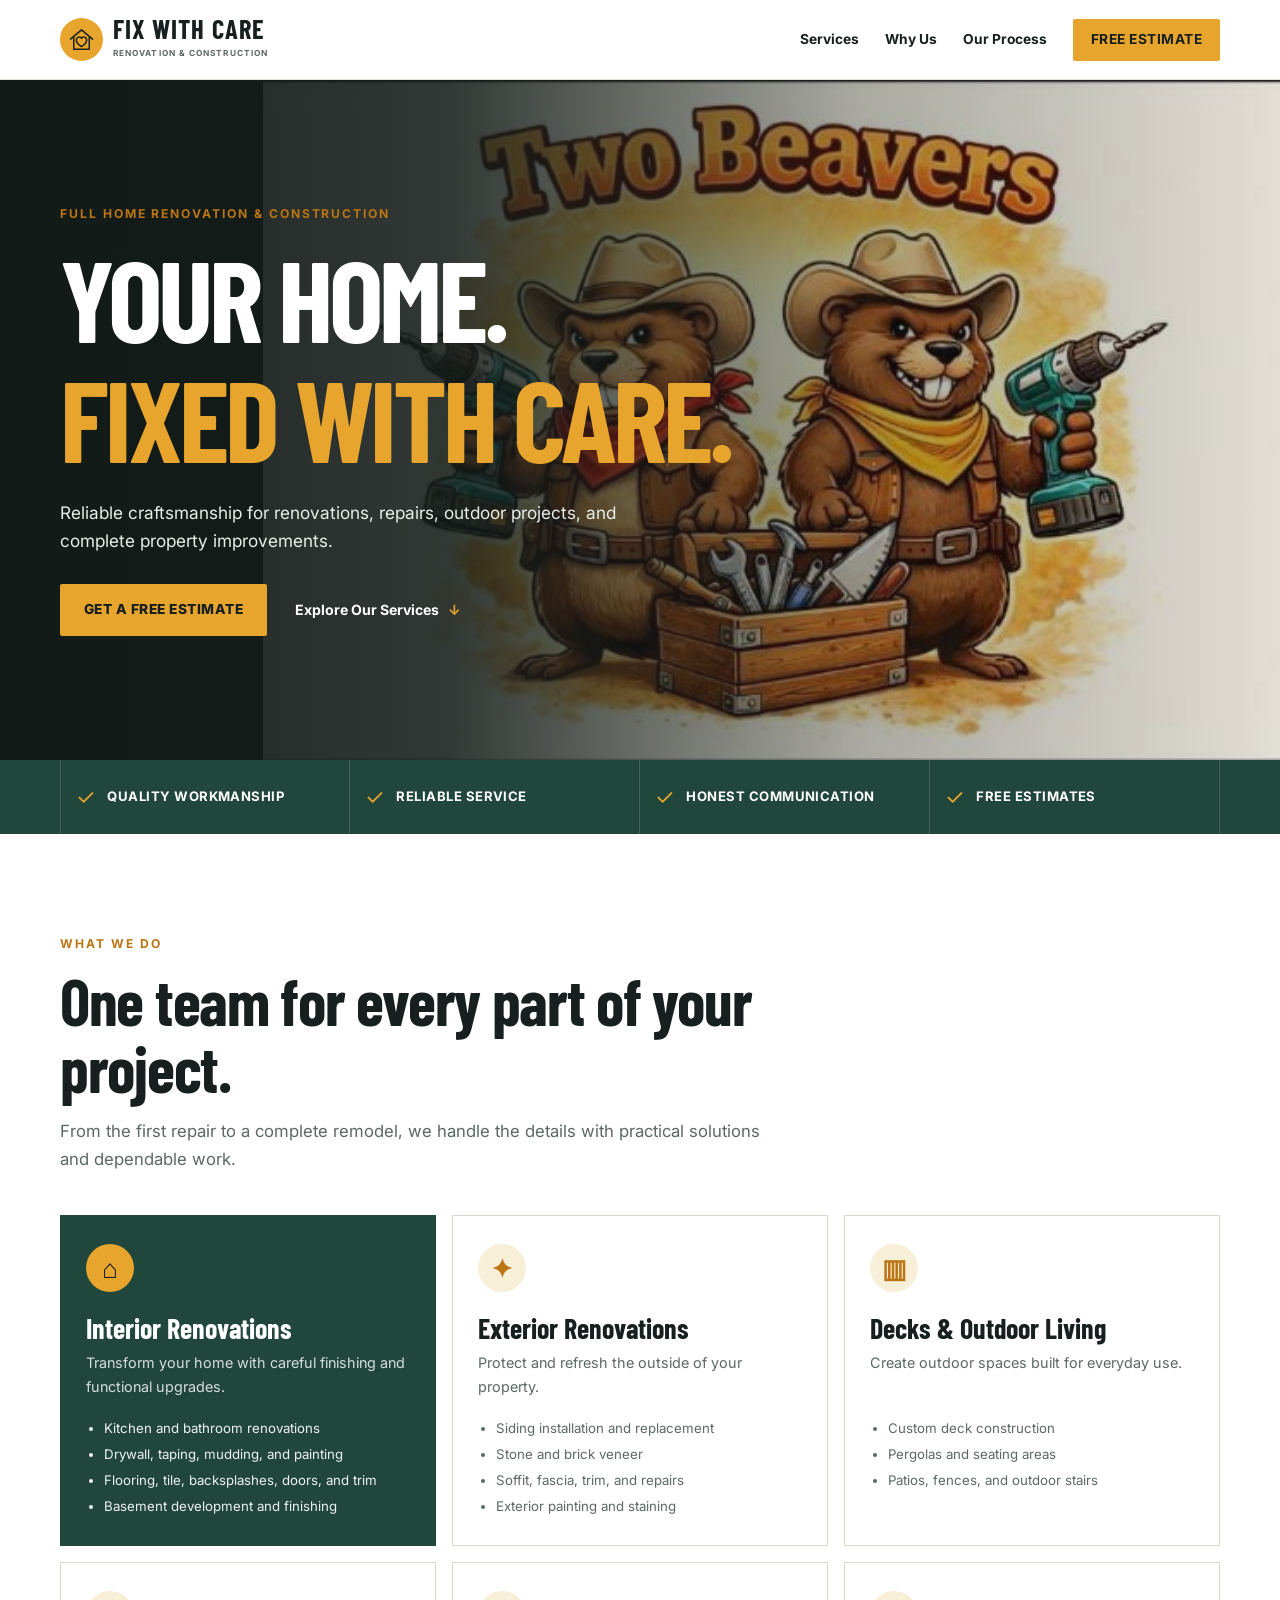
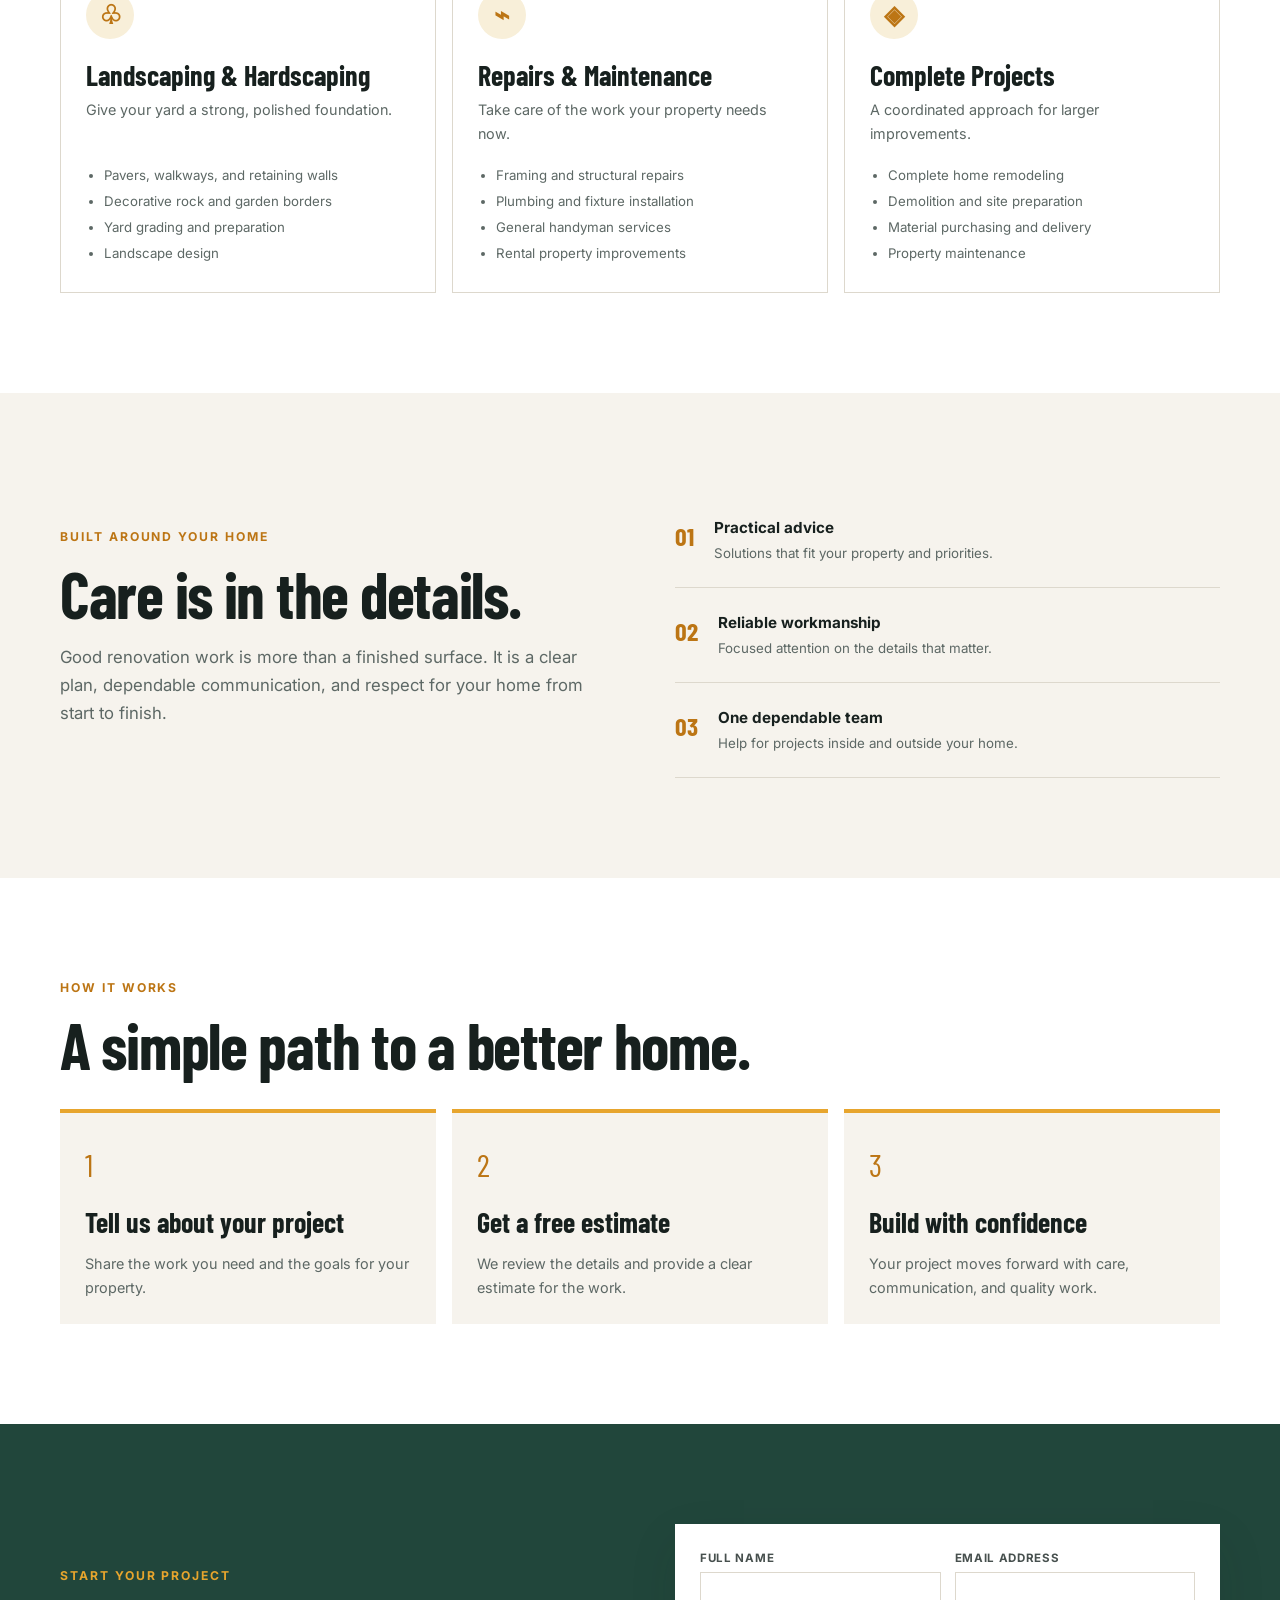
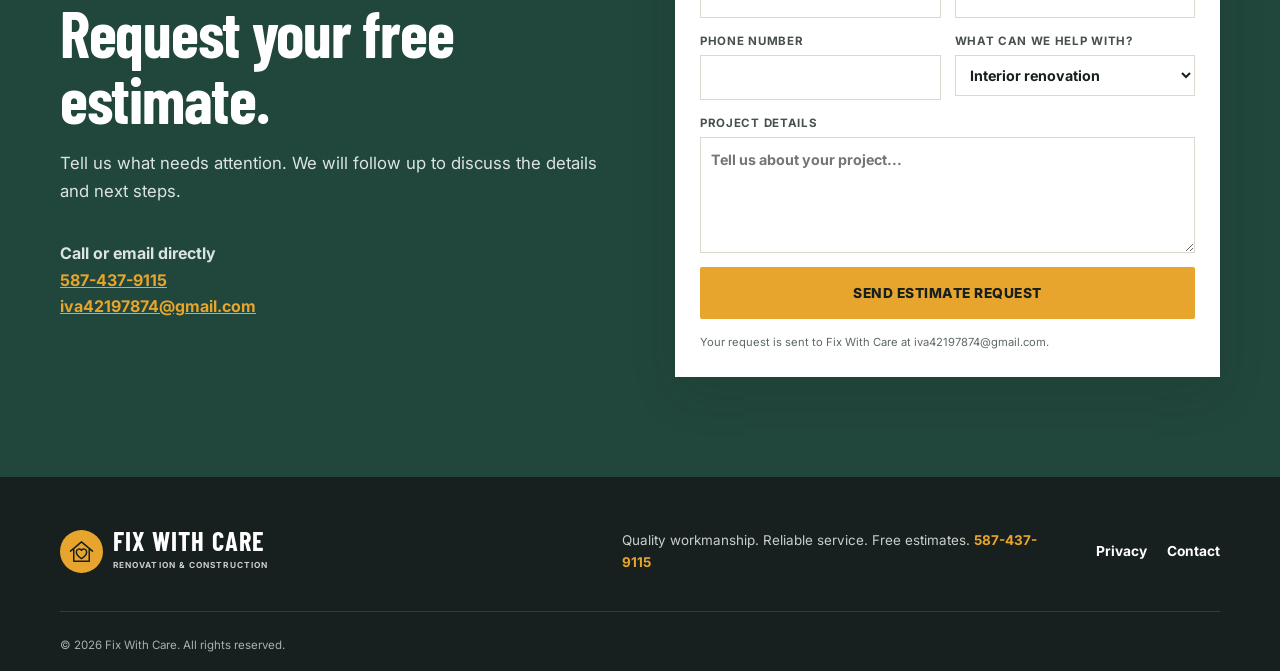
==== commit 219887d4: "Use cropped mascot artwork as hero" ====
--- a/index.html
+++ b/index.html
@@ -15,7 +15,7 @@
     />
     <meta property="og:type" content="website" />
     <meta property="og:url" content="https://fixwithcare.ca/" />
-    <meta property="og:image" content="https://fixwithcare.ca/assets/hero-renovation.png" />
+    <meta property="og:image" content="https://fixwithcare.ca/assets/fix-with-care-hero.jpg" />
     <link rel="canonical" href="https://fixwithcare.ca/" />
     <link rel="icon" href="/assets/favicon.svg" type="image/svg+xml" />
     <link rel="stylesheet" href="/styles.css" />
@@ -57,7 +57,7 @@
 
     <main id="top">
       <section class="hero">
-        <img class="hero-image" src="/assets/hero-renovation.png" alt="" />
+        <img class="hero-image" src="/assets/fix-with-care-hero.jpg" alt="Fix With Care renovation mascot with tools" />
         <div class="hero-overlay"></div>
         <div class="hero-content container">
           <p class="eyebrow">Full Home Renovation & Construction</p>
@@ -197,9 +197,6 @@
               <a href="tel:+15874379115">587-437-9115</a><br />
               <a href="mailto:iva42197874@gmail.com">iva42197874@gmail.com</a>
             </p>
-            <figure class="contact-image">
-              <img src="/assets/fix-with-care-beavers.jpg" alt="Fix With Care renovation mascot with tools" />
-            </figure>
           </div>
           <form id="estimate-form" class="estimate-form" action="https://formsubmit.co/iva42197874@gmail.com" method="POST">
             <input type="hidden" name="_subject" value="New Fix With Care estimate request" />
--- a/styles.css
+++ b/styles.css
@@ -1,4 +1,4 @@
 @import url("https://fonts.googleapis.com/css2?family=Barlow+Condensed:wght@600;700;800&family=Inter:wght@400;500;600;700&display=swap");
 
-:root{--ink:#17201e;--muted:#5d6865;--cream:#f6f3ed;--paper:#fff;--amber:#e7a52d;--amber-dark:#bc7514;--green:#21463b;--line:#ddd8cd;--shadow:0 18px 45px rgba(26,36,33,.1)}*{box-sizing:border-box}html{scroll-behavior:smooth}body{margin:0;color:var(--ink);background:var(--paper);font-family:Inter,Arial,sans-serif;font-size:16px;line-height:1.65}.container{width:min(1160px,calc(100% - 40px));margin-inline:auto}h1,h2,h3{font-family:"Barlow Condensed",Impact,sans-serif;line-height:1.04;margin:0}h2{font-size:clamp(2.55rem,5vw,4rem);letter-spacing:-.02em}h3{font-size:1.75rem}.eyebrow{margin:0 0 14px;color:var(--amber-dark);font-weight:700;font-size:.76rem;letter-spacing:.16em;text-transform:uppercase}.section{padding:100px 0}.section-heading{max-width:700px;margin-bottom:42px}.section-heading>p:last-child,.lead{color:var(--muted);font-size:1.05rem}.site-header{height:80px;padding:0 max(20px,calc((100vw - 1160px)/2));display:flex;align-items:center;justify-content:space-between;gap:30px;background:#fff;position:sticky;top:0;z-index:10;border-bottom:1px solid rgba(221,216,205,.8)}.brand{display:flex;gap:10px;align-items:center;text-decoration:none;color:var(--ink)}.brand-mark{width:43px;height:43px;border-radius:50%;display:grid;place-items:center;background:var(--amber)}.brand-mark svg{width:31px;height:31px;fill:none;stroke:var(--ink);stroke-linecap:round;stroke-linejoin:round;stroke-width:2.3}.brand strong{display:block;font-family:"Barlow Condensed",Impact,sans-serif;font-size:1.65rem;line-height:.85;letter-spacing:.04em}.brand small{display:block;margin-top:6px;color:var(--muted);font-size:.52rem;font-weight:700;letter-spacing:.13em}.site-nav{display:flex;gap:26px;align-items:center}.site-nav a,.footer-links a{text-decoration:none;color:var(--ink);font-size:.86rem;font-weight:700}.site-nav a:not(.button):hover,.footer-links a:hover{color:var(--amber-dark)}.button{display:inline-flex;align-items:center;justify-content:center;min-height:52px;padding:0 24px;border:0;border-radius:2px;background:var(--amber);color:#17201e;text-decoration:none;font-family:Inter,sans-serif;font-size:.86rem;font-weight:800;letter-spacing:.035em;text-transform:uppercase;cursor:pointer;transition:.2s}.button:hover{background:#f4b744;transform:translateY(-2px)}.button-small{min-height:42px;padding-inline:18px}.hero{position:relative;min-height:680px;display:grid;align-items:center;overflow:hidden;background:#18211e}.hero-image,.hero-overlay{position:absolute;inset:0;width:100%;height:100%;object-fit:cover}.hero-overlay{background:linear-gradient(90deg,rgba(19,27,25,.98) 0%,rgba(19,27,25,.87) 35%,rgba(19,27,25,.36) 67%,rgba(19,27,25,.12) 100%)}.hero-content{position:relative;z-index:1;color:#fff}.hero h1{max-width:700px;font-size:clamp(4.7rem,9vw,7.7rem);letter-spacing:-.035em;text-transform:uppercase}.hero h1 span{color:var(--amber)}.hero-copy{max-width:590px;margin:21px 0 28px;color:#e9eee9;font-size:1.08rem}.hero-actions{display:flex;align-items:center;gap:28px}.text-link{color:#fff;font-weight:700;text-decoration:none;font-size:.88rem}.text-link span{display:inline-block;margin-left:6px;color:var(--amber)}.trust-strip{display:grid;grid-template-columns:repeat(4,1fr);background:var(--green);color:#fff;padding:0 max(20px,calc((100vw - 1160px)/2))}.trust-strip div{min-height:74px;display:flex;align-items:center;gap:12px;padding:0 15px;border-right:1px solid rgba(255,255,255,.15);font-size:.82rem;letter-spacing:.035em;text-transform:uppercase}.trust-strip div:first-child{border-left:1px solid rgba(255,255,255,.15)}.trust-strip span{color:var(--amber);font-size:1.4rem}.service-grid{display:grid;grid-template-columns:repeat(3,1fr);gap:16px}.service-card{padding:28px 25px 23px;border:1px solid var(--line);background:#fff;transition:.2s}.service-card:hover{border-color:var(--amber);box-shadow:var(--shadow);transform:translateY(-4px)}.service-card.featured{background:var(--green);border-color:var(--green);color:#fff}.service-card .icon{width:48px;height:48px;display:grid;place-items:center;margin-bottom:22px;border-radius:50%;background:#f8efd9;color:var(--amber-dark);font-size:1.65rem;font-weight:700}.service-card.featured .icon{background:var(--amber);color:var(--ink)}.service-card p{min-height:52px;margin:8px 0 15px;color:var(--muted);font-size:.9rem}.service-card.featured p{color:#d6dfdc}.service-card ul{margin:0;padding-left:18px;color:var(--muted);font-size:.83rem}.service-card.featured ul{color:#edf3f1}.service-card li{margin-bottom:4px}.why-us{background:var(--cream)}.split{display:grid;grid-template-columns:1fr 1fr;gap:70px;align-items:center}.why-list>div{display:flex;gap:20px;padding:22px 0;border-bottom:1px solid var(--line)}.why-list strong{font-family:"Barlow Condensed";font-size:1.6rem;color:var(--amber-dark)}.why-list b,.why-list small{display:block}.why-list b{font-size:.95rem}.why-list small{margin-top:3px;color:var(--muted)}.process .compact{margin-bottom:30px}.steps{display:grid;grid-template-columns:repeat(3,1fr);gap:16px}.steps article{padding:25px;background:var(--cream);border-top:4px solid var(--amber)}.steps span{display:block;margin-bottom:18px;font-family:"Barlow Condensed";font-size:2rem;color:var(--amber-dark)}.steps p{margin-bottom:0;color:var(--muted);font-size:.9rem}.estimate{background:var(--green);color:#fff}.estimate .eyebrow{color:var(--amber)}.estimate .lead{color:#dce4e1}.contact-note{margin-top:35px;color:#dce4e1}.contact-note a{color:var(--amber);font-weight:700}.contact-image{max-width:390px;margin:32px 0 0;padding:10px;background:#fff;box-shadow:var(--shadow)}.contact-image img{display:block;width:100%;height:auto}.estimate-form{display:grid;grid-template-columns:1fr 1fr;gap:14px;padding:25px;background:#fff;color:var(--ink);box-shadow:var(--shadow)}.estimate-form label{display:flex;flex-direction:column;gap:4px;color:#47504e;font-size:.72rem;font-weight:700;letter-spacing:.06em;text-transform:uppercase}.estimate-form label:nth-last-of-type(1){grid-column:1/-1}input,select,textarea{width:100%;padding:10px;border:1px solid var(--line);border-radius:0;background:#fff;color:var(--ink);font:inherit;font-size:.89rem}textarea{resize:vertical}.estimate-form .button{grid-column:1/-1}.form-note{grid-column:1/-1;color:var(--muted);font-size:.7rem}.site-footer{padding:39px 0 16px;background:#17201e;color:#fff}.site-footer .brand{color:#fff}.site-footer .brand-mark{background:var(--amber)}.site-footer .brand small{color:#c8cfcd}.footer-grid{display:grid;grid-template-columns:1.2fr 1fr auto;gap:30px;align-items:center}.footer-grid p{color:#c8cfcd;font-size:.84rem}.footer-grid p a{color:var(--amber);font-weight:700;text-decoration:none}.footer-links{display:flex;gap:20px}.footer-links a{color:#fff}.copyright{padding-top:24px;margin-top:24px;border-top:1px solid rgba(255,255,255,.12);color:#a7b0ad;font-size:.72rem}.menu-toggle{display:none}.sr-only{position:absolute;width:1px;height:1px;padding:0;margin:-1px;overflow:hidden;clip:rect(0,0,0,0);white-space:nowrap;border:0}
-@media(max-width:800px){.section{padding:74px 0}.site-header{height:70px}.site-header .brand-mark{width:38px;height:38px}.brand strong{font-size:1.4rem}.brand small{font-size:.46rem}.menu-toggle{display:grid;gap:4px;padding:7px;background:transparent;border:0}.menu-toggle span{display:block;width:24px;height:2px;background:var(--ink)}.site-nav{display:none;position:absolute;top:69px;left:0;right:0;padding:18px 20px 22px;background:#fff;border-bottom:1px solid var(--line);box-shadow:0 10px 20px rgba(0,0,0,.08)}.site-nav.open{display:grid}.site-nav a{padding:4px}.site-nav .button{margin-top:4px}.hero{min-height:610px}.hero-overlay{background:linear-gradient(90deg,rgba(19,27,25,.95),rgba(19,27,25,.63))}.hero h1{font-size:clamp(4.05rem,19vw,6rem)}.trust-strip{grid-template-columns:1fr 1fr;padding-inline:20px}.trust-strip div{min-height:62px;border-bottom:1px solid rgba(255,255,255,.15);font-size:.7rem}.service-grid,.steps,.split{grid-template-columns:1fr}.split{gap:35px}.service-card p{min-height:auto}.contact-image{max-width:100%;margin-top:24px}.estimate-form{grid-template-columns:1fr;padding:18px}.estimate-form label{grid-column:1/-1}.footer-grid{grid-template-columns:1fr;gap:13px}.footer-grid p{margin:0}.footer-links{margin-top:5px}}
+:root{--ink:#17201e;--muted:#5d6865;--cream:#f6f3ed;--paper:#fff;--amber:#e7a52d;--amber-dark:#bc7514;--green:#21463b;--line:#ddd8cd;--shadow:0 18px 45px rgba(26,36,33,.1)}*{box-sizing:border-box}html{scroll-behavior:smooth}body{margin:0;color:var(--ink);background:var(--paper);font-family:Inter,Arial,sans-serif;font-size:16px;line-height:1.65}.container{width:min(1160px,calc(100% - 40px));margin-inline:auto}h1,h2,h3{font-family:"Barlow Condensed",Impact,sans-serif;line-height:1.04;margin:0}h2{font-size:clamp(2.55rem,5vw,4rem);letter-spacing:-.02em}h3{font-size:1.75rem}.eyebrow{margin:0 0 14px;color:var(--amber-dark);font-weight:700;font-size:.76rem;letter-spacing:.16em;text-transform:uppercase}.section{padding:100px 0}.section-heading{max-width:700px;margin-bottom:42px}.section-heading>p:last-child,.lead{color:var(--muted);font-size:1.05rem}.site-header{height:80px;padding:0 max(20px,calc((100vw - 1160px)/2));display:flex;align-items:center;justify-content:space-between;gap:30px;background:#fff;position:sticky;top:0;z-index:10;border-bottom:1px solid rgba(221,216,205,.8)}.brand{display:flex;gap:10px;align-items:center;text-decoration:none;color:var(--ink)}.brand-mark{width:43px;height:43px;border-radius:50%;display:grid;place-items:center;background:var(--amber)}.brand-mark svg{width:31px;height:31px;fill:none;stroke:var(--ink);stroke-linecap:round;stroke-linejoin:round;stroke-width:2.3}.brand strong{display:block;font-family:"Barlow Condensed",Impact,sans-serif;font-size:1.65rem;line-height:.85;letter-spacing:.04em}.brand small{display:block;margin-top:6px;color:var(--muted);font-size:.52rem;font-weight:700;letter-spacing:.13em}.site-nav{display:flex;gap:26px;align-items:center}.site-nav a,.footer-links a{text-decoration:none;color:var(--ink);font-size:.86rem;font-weight:700}.site-nav a:not(.button):hover,.footer-links a:hover{color:var(--amber-dark)}.button{display:inline-flex;align-items:center;justify-content:center;min-height:52px;padding:0 24px;border:0;border-radius:2px;background:var(--amber);color:#17201e;text-decoration:none;font-family:Inter,sans-serif;font-size:.86rem;font-weight:800;letter-spacing:.035em;text-transform:uppercase;cursor:pointer;transition:.2s}.button:hover{background:#f4b744;transform:translateY(-2px)}.button-small{min-height:42px;padding-inline:18px}.hero{position:relative;min-height:680px;display:grid;align-items:center;overflow:hidden;background:#18211e}.hero-image{position:absolute;inset:0;width:100%;height:100%;object-fit:contain;object-position:right center}.hero-overlay{position:absolute;inset:0;width:100%;height:100%;background:linear-gradient(90deg,rgba(19,27,25,.98) 0%,rgba(19,27,25,.87) 35%,rgba(19,27,25,.36) 67%,rgba(19,27,25,.12) 100%)}.hero-content{position:relative;z-index:1;color:#fff}.hero h1{max-width:700px;font-size:clamp(4.7rem,9vw,7.7rem);letter-spacing:-.035em;text-transform:uppercase}.hero h1 span{color:var(--amber)}.hero-copy{max-width:590px;margin:21px 0 28px;color:#e9eee9;font-size:1.08rem}.hero-actions{display:flex;align-items:center;gap:28px}.text-link{color:#fff;font-weight:700;text-decoration:none;font-size:.88rem}.text-link span{display:inline-block;margin-left:6px;color:var(--amber)}.trust-strip{display:grid;grid-template-columns:repeat(4,1fr);background:var(--green);color:#fff;padding:0 max(20px,calc((100vw - 1160px)/2))}.trust-strip div{min-height:74px;display:flex;align-items:center;gap:12px;padding:0 15px;border-right:1px solid rgba(255,255,255,.15);font-size:.82rem;letter-spacing:.035em;text-transform:uppercase}.trust-strip div:first-child{border-left:1px solid rgba(255,255,255,.15)}.trust-strip span{color:var(--amber);font-size:1.4rem}.service-grid{display:grid;grid-template-columns:repeat(3,1fr);gap:16px}.service-card{padding:28px 25px 23px;border:1px solid var(--line);background:#fff;transition:.2s}.service-card:hover{border-color:var(--amber);box-shadow:var(--shadow);transform:translateY(-4px)}.service-card.featured{background:var(--green);border-color:var(--green);color:#fff}.service-card .icon{width:48px;height:48px;display:grid;place-items:center;margin-bottom:22px;border-radius:50%;background:#f8efd9;color:var(--amber-dark);font-size:1.65rem;font-weight:700}.service-card.featured .icon{background:var(--amber);color:var(--ink)}.service-card p{min-height:52px;margin:8px 0 15px;color:var(--muted);font-size:.9rem}.service-card.featured p{color:#d6dfdc}.service-card ul{margin:0;padding-left:18px;color:var(--muted);font-size:.83rem}.service-card.featured ul{color:#edf3f1}.service-card li{margin-bottom:4px}.why-us{background:var(--cream)}.split{display:grid;grid-template-columns:1fr 1fr;gap:70px;align-items:center}.why-list>div{display:flex;gap:20px;padding:22px 0;border-bottom:1px solid var(--line)}.why-list strong{font-family:"Barlow Condensed";font-size:1.6rem;color:var(--amber-dark)}.why-list b,.why-list small{display:block}.why-list b{font-size:.95rem}.why-list small{margin-top:3px;color:var(--muted)}.process .compact{margin-bottom:30px}.steps{display:grid;grid-template-columns:repeat(3,1fr);gap:16px}.steps article{padding:25px;background:var(--cream);border-top:4px solid var(--amber)}.steps span{display:block;margin-bottom:18px;font-family:"Barlow Condensed";font-size:2rem;color:var(--amber-dark)}.steps p{margin-bottom:0;color:var(--muted);font-size:.9rem}.estimate{background:var(--green);color:#fff}.estimate .eyebrow{color:var(--amber)}.estimate .lead{color:#dce4e1}.contact-note{margin-top:35px;color:#dce4e1}.contact-note a{color:var(--amber);font-weight:700}.estimate-form{display:grid;grid-template-columns:1fr 1fr;gap:14px;padding:25px;background:#fff;color:var(--ink);box-shadow:var(--shadow)}.estimate-form label{display:flex;flex-direction:column;gap:4px;color:#47504e;font-size:.72rem;font-weight:700;letter-spacing:.06em;text-transform:uppercase}.estimate-form label:nth-last-of-type(1){grid-column:1/-1}input,select,textarea{width:100%;padding:10px;border:1px solid var(--line);border-radius:0;background:#fff;color:var(--ink);font:inherit;font-size:.89rem}textarea{resize:vertical}.estimate-form .button{grid-column:1/-1}.form-note{grid-column:1/-1;color:var(--muted);font-size:.7rem}.site-footer{padding:39px 0 16px;background:#17201e;color:#fff}.site-footer .brand{color:#fff}.site-footer .brand-mark{background:var(--amber)}.site-footer .brand small{color:#c8cfcd}.footer-grid{display:grid;grid-template-columns:1.2fr 1fr auto;gap:30px;align-items:center}.footer-grid p{color:#c8cfcd;font-size:.84rem}.footer-grid p a{color:var(--amber);font-weight:700;text-decoration:none}.footer-links{display:flex;gap:20px}.footer-links a{color:#fff}.copyright{padding-top:24px;margin-top:24px;border-top:1px solid rgba(255,255,255,.12);color:#a7b0ad;font-size:.72rem}.menu-toggle{display:none}.sr-only{position:absolute;width:1px;height:1px;padding:0;margin:-1px;overflow:hidden;clip:rect(0,0,0,0);white-space:nowrap;border:0}
+@media(max-width:800px){.section{padding:74px 0}.site-header{height:70px}.site-header .brand-mark{width:38px;height:38px}.brand strong{font-size:1.4rem}.brand small{font-size:.46rem}.menu-toggle{display:grid;gap:4px;padding:7px;background:transparent;border:0}.menu-toggle span{display:block;width:24px;height:2px;background:var(--ink)}.site-nav{display:none;position:absolute;top:69px;left:0;right:0;padding:18px 20px 22px;background:#fff;border-bottom:1px solid var(--line);box-shadow:0 10px 20px rgba(0,0,0,.08)}.site-nav.open{display:grid}.site-nav a{padding:4px}.site-nav .button{margin-top:4px}.hero{min-height:610px}.hero-image{object-position:center bottom}.hero-overlay{background:linear-gradient(90deg,rgba(19,27,25,.95),rgba(19,27,25,.63))}.hero h1{font-size:clamp(4.05rem,19vw,6rem)}.trust-strip{grid-template-columns:1fr 1fr;padding-inline:20px}.trust-strip div{min-height:62px;border-bottom:1px solid rgba(255,255,255,.15);font-size:.7rem}.service-grid,.steps,.split{grid-template-columns:1fr}.split{gap:35px}.service-card p{min-height:auto}.estimate-form{grid-template-columns:1fr;padding:18px}.estimate-form label{grid-column:1/-1}.footer-grid{grid-template-columns:1fr;gap:13px}.footer-grid p{margin:0}.footer-links{margin-top:5px}}
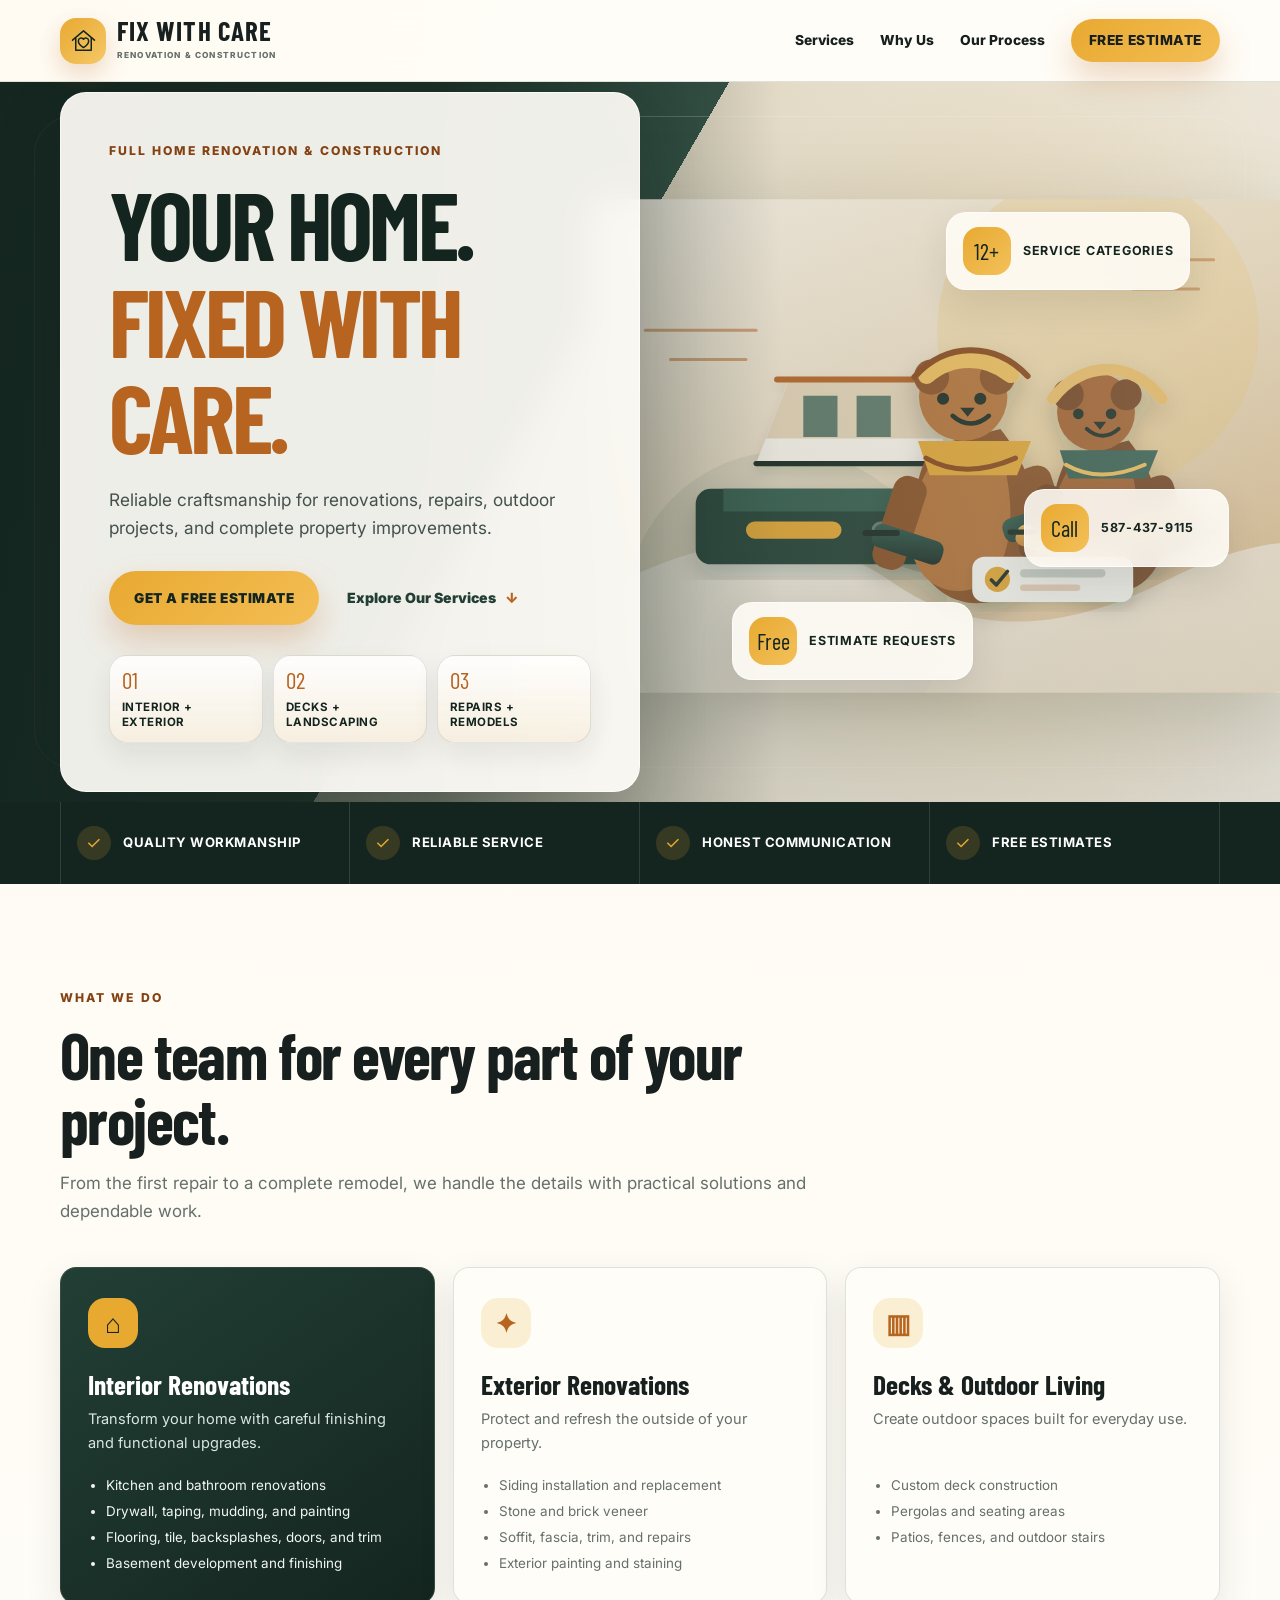
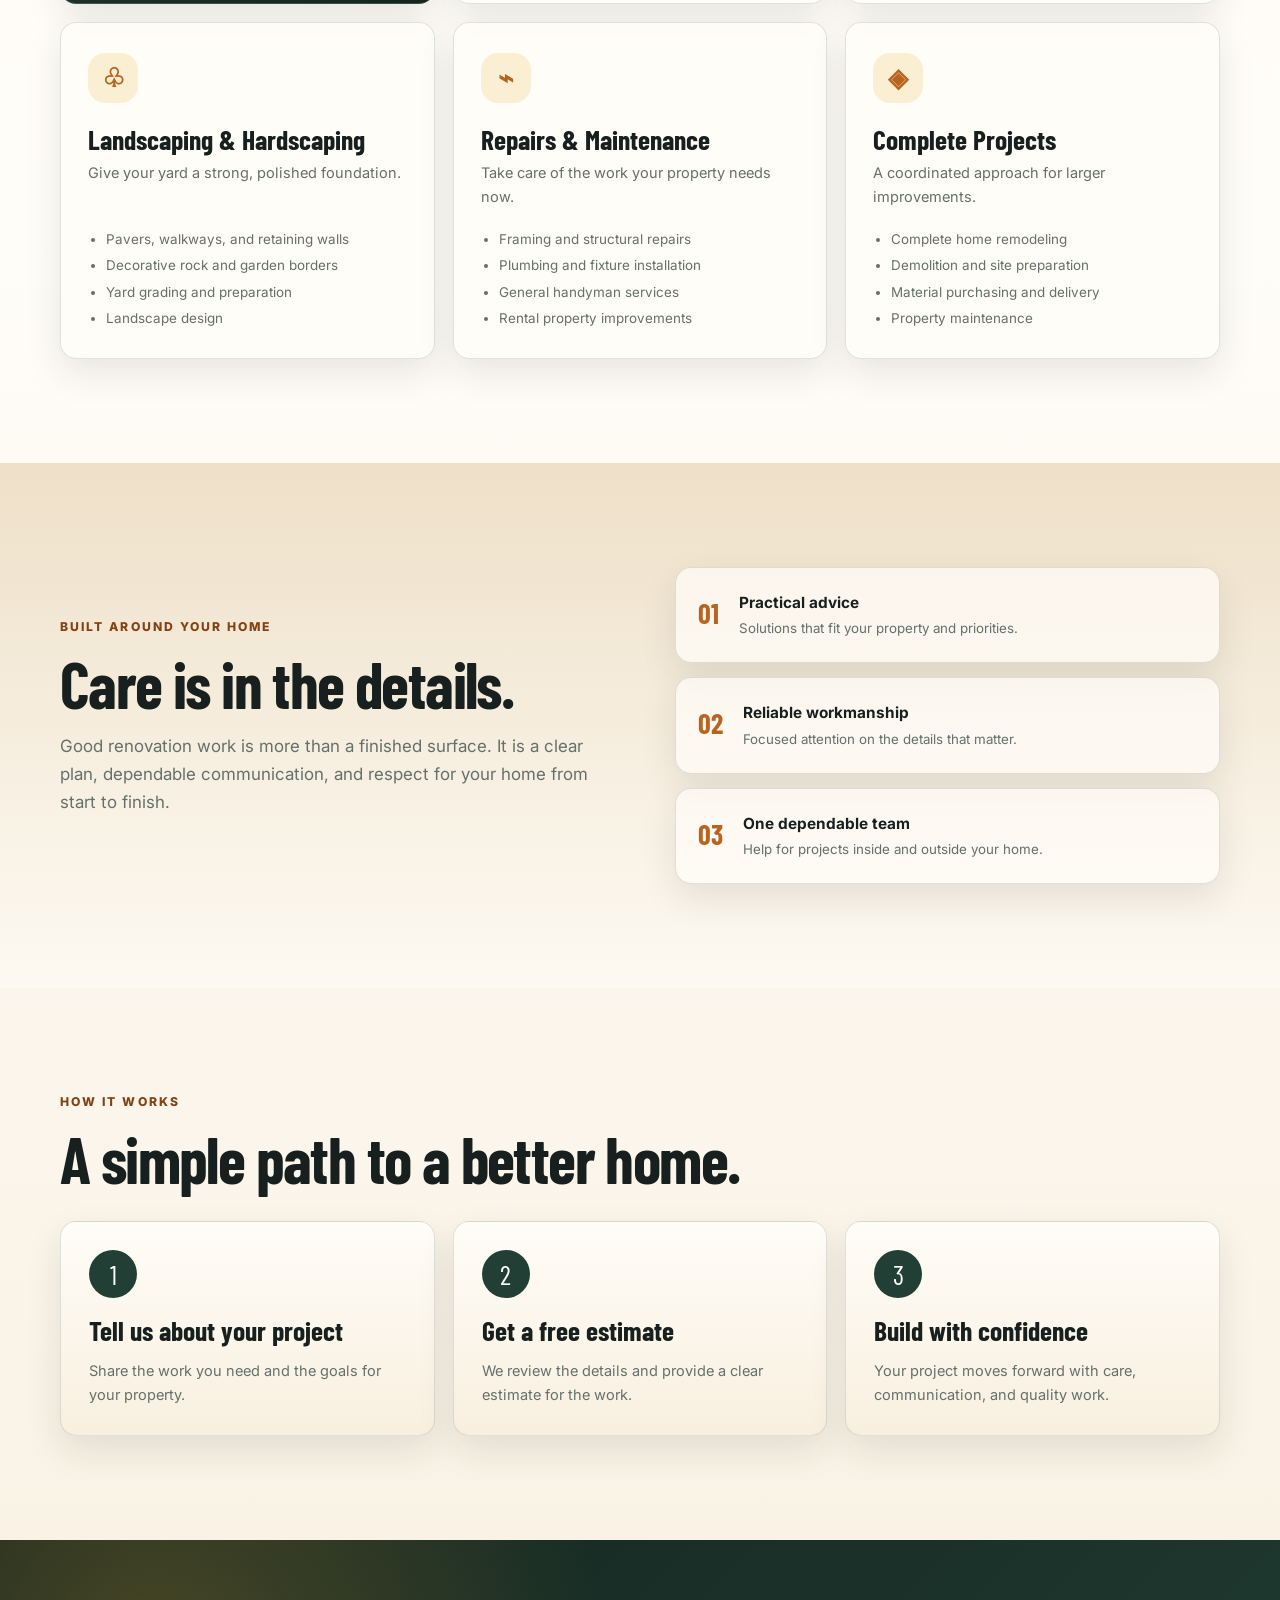
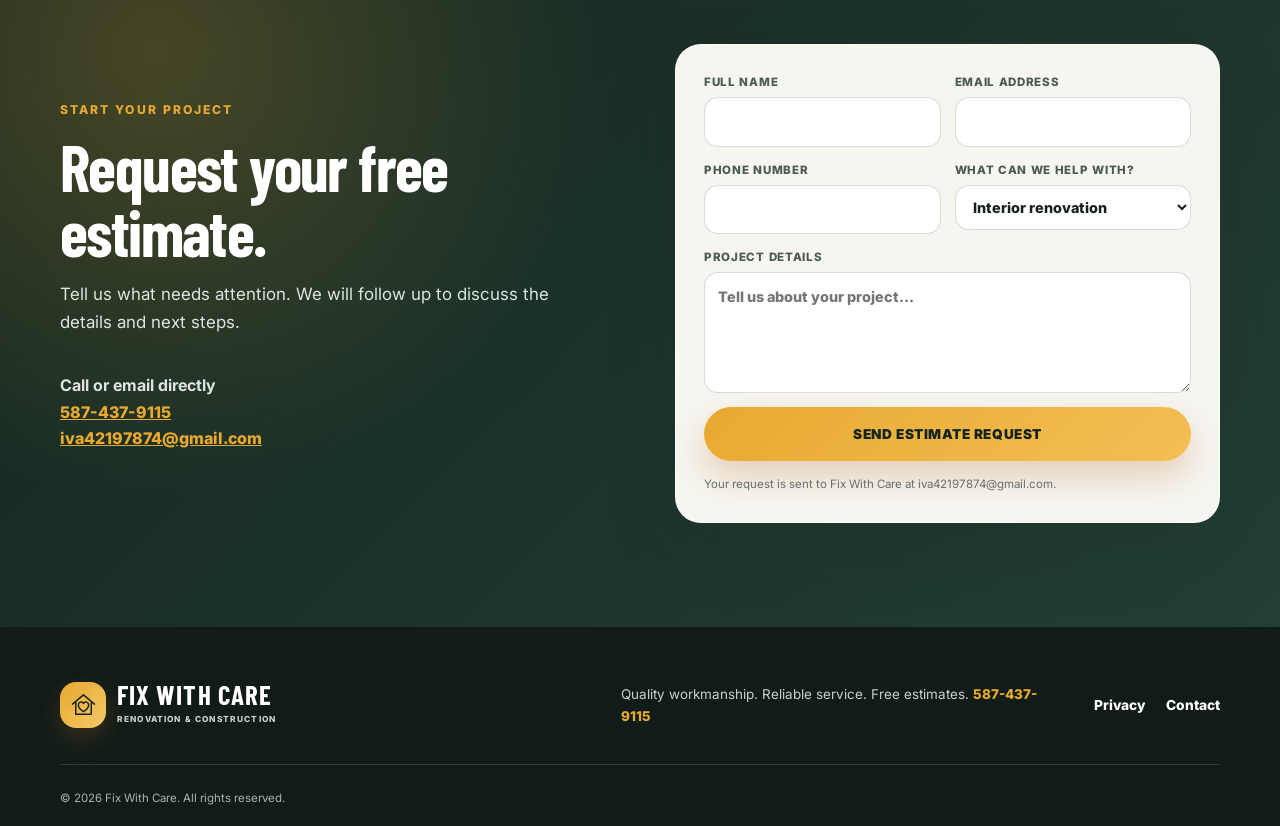
==== commit 8730638d: "Recreate hero image and add modern widgets" ====
--- a/index.html
+++ b/index.html
@@ -15,7 +15,7 @@
     />
     <meta property="og:type" content="website" />
     <meta property="og:url" content="https://fixwithcare.ca/" />
-    <meta property="og:image" content="https://fixwithcare.ca/assets/fix-with-care-hero.jpg" />
+    <meta property="og:image" content="https://fixwithcare.ca/assets/fix-with-care-hero-modern.svg" />
     <link rel="canonical" href="https://fixwithcare.ca/" />
     <link rel="icon" href="/assets/favicon.svg" type="image/svg+xml" />
     <link rel="stylesheet" href="/styles.css" />
@@ -57,8 +57,13 @@
 
     <main id="top">
       <section class="hero">
-        <img class="hero-image" src="/assets/fix-with-care-hero.jpg" alt="Fix With Care renovation mascot with tools" />
+        <img class="hero-image" src="/assets/fix-with-care-hero-modern.svg" alt="Modern Fix With Care renovation builders with tools" />
         <div class="hero-overlay"></div>
+        <div class="hero-widgets" aria-hidden="true">
+          <div class="floating-widget widget-services"><span>12+</span><b>Service Categories</b></div>
+          <div class="floating-widget widget-response"><span>Free</span><b>Estimate Requests</b></div>
+          <div class="floating-widget widget-phone"><span>Call</span><b>587-437-9115</b></div>
+        </div>
         <div class="hero-content container">
           <p class="eyebrow">Full Home Renovation & Construction</p>
           <h1>Your Home.<br /><span>Fixed With Care.</span></h1>
@@ -68,6 +73,11 @@
           <div class="hero-actions">
             <a class="button" href="#estimate">Get a Free Estimate</a>
             <a class="text-link" href="#services">Explore Our Services <span aria-hidden="true">↓</span></a>
+          </div>
+          <div class="hero-metrics" aria-label="Fix With Care service highlights">
+            <div><span>01</span><b>Interior + Exterior</b></div>
+            <div><span>02</span><b>Decks + Landscaping</b></div>
+            <div><span>03</span><b>Repairs + Remodels</b></div>
           </div>
         </div>
       </section>
--- a/styles.css
+++ b/styles.css
@@ -1,4 +1,945 @@
-@import url("https://fonts.googleapis.com/css2?family=Barlow+Condensed:wght@600;700;800&family=Inter:wght@400;500;600;700&display=swap");
-
-:root{--ink:#17201e;--muted:#5d6865;--cream:#f6f3ed;--paper:#fff;--amber:#e7a52d;--amber-dark:#bc7514;--green:#21463b;--line:#ddd8cd;--shadow:0 18px 45px rgba(26,36,33,.1)}*{box-sizing:border-box}html{scroll-behavior:smooth}body{margin:0;color:var(--ink);background:var(--paper);font-family:Inter,Arial,sans-serif;font-size:16px;line-height:1.65}.container{width:min(1160px,calc(100% - 40px));margin-inline:auto}h1,h2,h3{font-family:"Barlow Condensed",Impact,sans-serif;line-height:1.04;margin:0}h2{font-size:clamp(2.55rem,5vw,4rem);letter-spacing:-.02em}h3{font-size:1.75rem}.eyebrow{margin:0 0 14px;color:var(--amber-dark);font-weight:700;font-size:.76rem;letter-spacing:.16em;text-transform:uppercase}.section{padding:100px 0}.section-heading{max-width:700px;margin-bottom:42px}.section-heading>p:last-child,.lead{color:var(--muted);font-size:1.05rem}.site-header{height:80px;padding:0 max(20px,calc((100vw - 1160px)/2));display:flex;align-items:center;justify-content:space-between;gap:30px;background:#fff;position:sticky;top:0;z-index:10;border-bottom:1px solid rgba(221,216,205,.8)}.brand{display:flex;gap:10px;align-items:center;text-decoration:none;color:var(--ink)}.brand-mark{width:43px;height:43px;border-radius:50%;display:grid;place-items:center;background:var(--amber)}.brand-mark svg{width:31px;height:31px;fill:none;stroke:var(--ink);stroke-linecap:round;stroke-linejoin:round;stroke-width:2.3}.brand strong{display:block;font-family:"Barlow Condensed",Impact,sans-serif;font-size:1.65rem;line-height:.85;letter-spacing:.04em}.brand small{display:block;margin-top:6px;color:var(--muted);font-size:.52rem;font-weight:700;letter-spacing:.13em}.site-nav{display:flex;gap:26px;align-items:center}.site-nav a,.footer-links a{text-decoration:none;color:var(--ink);font-size:.86rem;font-weight:700}.site-nav a:not(.button):hover,.footer-links a:hover{color:var(--amber-dark)}.button{display:inline-flex;align-items:center;justify-content:center;min-height:52px;padding:0 24px;border:0;border-radius:2px;background:var(--amber);color:#17201e;text-decoration:none;font-family:Inter,sans-serif;font-size:.86rem;font-weight:800;letter-spacing:.035em;text-transform:uppercase;cursor:pointer;transition:.2s}.button:hover{background:#f4b744;transform:translateY(-2px)}.button-small{min-height:42px;padding-inline:18px}.hero{position:relative;min-height:680px;display:grid;align-items:center;overflow:hidden;background:#18211e}.hero-image{position:absolute;inset:0;width:100%;height:100%;object-fit:contain;object-position:right center}.hero-overlay{position:absolute;inset:0;width:100%;height:100%;background:linear-gradient(90deg,rgba(19,27,25,.98) 0%,rgba(19,27,25,.87) 35%,rgba(19,27,25,.36) 67%,rgba(19,27,25,.12) 100%)}.hero-content{position:relative;z-index:1;color:#fff}.hero h1{max-width:700px;font-size:clamp(4.7rem,9vw,7.7rem);letter-spacing:-.035em;text-transform:uppercase}.hero h1 span{color:var(--amber)}.hero-copy{max-width:590px;margin:21px 0 28px;color:#e9eee9;font-size:1.08rem}.hero-actions{display:flex;align-items:center;gap:28px}.text-link{color:#fff;font-weight:700;text-decoration:none;font-size:.88rem}.text-link span{display:inline-block;margin-left:6px;color:var(--amber)}.trust-strip{display:grid;grid-template-columns:repeat(4,1fr);background:var(--green);color:#fff;padding:0 max(20px,calc((100vw - 1160px)/2))}.trust-strip div{min-height:74px;display:flex;align-items:center;gap:12px;padding:0 15px;border-right:1px solid rgba(255,255,255,.15);font-size:.82rem;letter-spacing:.035em;text-transform:uppercase}.trust-strip div:first-child{border-left:1px solid rgba(255,255,255,.15)}.trust-strip span{color:var(--amber);font-size:1.4rem}.service-grid{display:grid;grid-template-columns:repeat(3,1fr);gap:16px}.service-card{padding:28px 25px 23px;border:1px solid var(--line);background:#fff;transition:.2s}.service-card:hover{border-color:var(--amber);box-shadow:var(--shadow);transform:translateY(-4px)}.service-card.featured{background:var(--green);border-color:var(--green);color:#fff}.service-card .icon{width:48px;height:48px;display:grid;place-items:center;margin-bottom:22px;border-radius:50%;background:#f8efd9;color:var(--amber-dark);font-size:1.65rem;font-weight:700}.service-card.featured .icon{background:var(--amber);color:var(--ink)}.service-card p{min-height:52px;margin:8px 0 15px;color:var(--muted);font-size:.9rem}.service-card.featured p{color:#d6dfdc}.service-card ul{margin:0;padding-left:18px;color:var(--muted);font-size:.83rem}.service-card.featured ul{color:#edf3f1}.service-card li{margin-bottom:4px}.why-us{background:var(--cream)}.split{display:grid;grid-template-columns:1fr 1fr;gap:70px;align-items:center}.why-list>div{display:flex;gap:20px;padding:22px 0;border-bottom:1px solid var(--line)}.why-list strong{font-family:"Barlow Condensed";font-size:1.6rem;color:var(--amber-dark)}.why-list b,.why-list small{display:block}.why-list b{font-size:.95rem}.why-list small{margin-top:3px;color:var(--muted)}.process .compact{margin-bottom:30px}.steps{display:grid;grid-template-columns:repeat(3,1fr);gap:16px}.steps article{padding:25px;background:var(--cream);border-top:4px solid var(--amber)}.steps span{display:block;margin-bottom:18px;font-family:"Barlow Condensed";font-size:2rem;color:var(--amber-dark)}.steps p{margin-bottom:0;color:var(--muted);font-size:.9rem}.estimate{background:var(--green);color:#fff}.estimate .eyebrow{color:var(--amber)}.estimate .lead{color:#dce4e1}.contact-note{margin-top:35px;color:#dce4e1}.contact-note a{color:var(--amber);font-weight:700}.estimate-form{display:grid;grid-template-columns:1fr 1fr;gap:14px;padding:25px;background:#fff;color:var(--ink);box-shadow:var(--shadow)}.estimate-form label{display:flex;flex-direction:column;gap:4px;color:#47504e;font-size:.72rem;font-weight:700;letter-spacing:.06em;text-transform:uppercase}.estimate-form label:nth-last-of-type(1){grid-column:1/-1}input,select,textarea{width:100%;padding:10px;border:1px solid var(--line);border-radius:0;background:#fff;color:var(--ink);font:inherit;font-size:.89rem}textarea{resize:vertical}.estimate-form .button{grid-column:1/-1}.form-note{grid-column:1/-1;color:var(--muted);font-size:.7rem}.site-footer{padding:39px 0 16px;background:#17201e;color:#fff}.site-footer .brand{color:#fff}.site-footer .brand-mark{background:var(--amber)}.site-footer .brand small{color:#c8cfcd}.footer-grid{display:grid;grid-template-columns:1.2fr 1fr auto;gap:30px;align-items:center}.footer-grid p{color:#c8cfcd;font-size:.84rem}.footer-grid p a{color:var(--amber);font-weight:700;text-decoration:none}.footer-links{display:flex;gap:20px}.footer-links a{color:#fff}.copyright{padding-top:24px;margin-top:24px;border-top:1px solid rgba(255,255,255,.12);color:#a7b0ad;font-size:.72rem}.menu-toggle{display:none}.sr-only{position:absolute;width:1px;height:1px;padding:0;margin:-1px;overflow:hidden;clip:rect(0,0,0,0);white-space:nowrap;border:0}
-@media(max-width:800px){.section{padding:74px 0}.site-header{height:70px}.site-header .brand-mark{width:38px;height:38px}.brand strong{font-size:1.4rem}.brand small{font-size:.46rem}.menu-toggle{display:grid;gap:4px;padding:7px;background:transparent;border:0}.menu-toggle span{display:block;width:24px;height:2px;background:var(--ink)}.site-nav{display:none;position:absolute;top:69px;left:0;right:0;padding:18px 20px 22px;background:#fff;border-bottom:1px solid var(--line);box-shadow:0 10px 20px rgba(0,0,0,.08)}.site-nav.open{display:grid}.site-nav a{padding:4px}.site-nav .button{margin-top:4px}.hero{min-height:610px}.hero-image{object-position:center bottom}.hero-overlay{background:linear-gradient(90deg,rgba(19,27,25,.95),rgba(19,27,25,.63))}.hero h1{font-size:clamp(4.05rem,19vw,6rem)}.trust-strip{grid-template-columns:1fr 1fr;padding-inline:20px}.trust-strip div{min-height:62px;border-bottom:1px solid rgba(255,255,255,.15);font-size:.7rem}.service-grid,.steps,.split{grid-template-columns:1fr}.split{gap:35px}.service-card p{min-height:auto}.estimate-form{grid-template-columns:1fr;padding:18px}.estimate-form label{grid-column:1/-1}.footer-grid{grid-template-columns:1fr;gap:13px}.footer-grid p{margin:0}.footer-links{margin-top:5px}}
+@import url("https://fonts.googleapis.com/css2?family=Barlow+Condensed:wght@600;700;800&family=Inter:wght@400;500;600;700;800&display=swap");
+
+:root {
+  --ink: #17201e;
+  --muted: #65706b;
+  --paper: #fffaf1;
+  --surface: #fffdf8;
+  --sand: #f4ead8;
+  --sand-strong: #ead8bb;
+  --forest: #223f35;
+  --forest-deep: #14251f;
+  --cedar: #b76420;
+  --cedar-dark: #844213;
+  --gold: #e8a931;
+  --line: rgba(34, 63, 53, 0.14);
+  --shadow: 0 24px 70px rgba(28, 38, 34, 0.16);
+  --soft-shadow: 0 14px 36px rgba(28, 38, 34, 0.1);
+  --radius: 26px;
+  --radius-sm: 16px;
+}
+
+* {
+  box-sizing: border-box;
+}
+
+html {
+  scroll-behavior: smooth;
+}
+
+body {
+  margin: 0;
+  color: var(--ink);
+  background:
+    radial-gradient(circle at top left, rgba(232, 169, 49, 0.18), transparent 32rem),
+    linear-gradient(180deg, #fffaf1 0%, #fffdf8 46%, #f5ead8 100%);
+  font-family: Inter, Arial, sans-serif;
+  font-size: 16px;
+  line-height: 1.65;
+}
+
+img {
+  max-width: 100%;
+}
+
+.container {
+  width: min(1160px, calc(100% - 40px));
+  margin-inline: auto;
+}
+
+h1,
+h2,
+h3 {
+  font-family: "Barlow Condensed", Impact, sans-serif;
+  line-height: 1.02;
+  margin: 0;
+}
+
+h2 {
+  font-size: clamp(2.45rem, 5vw, 4.15rem);
+  letter-spacing: -0.025em;
+}
+
+h3 {
+  font-size: 1.72rem;
+}
+
+.eyebrow {
+  margin: 0 0 14px;
+  color: var(--cedar-dark);
+  font-weight: 800;
+  font-size: 0.76rem;
+  letter-spacing: 0.17em;
+  text-transform: uppercase;
+}
+
+.section {
+  padding: 104px 0;
+}
+
+.section-heading {
+  max-width: 760px;
+  margin-bottom: 42px;
+}
+
+.section-heading > p:last-child,
+.lead {
+  color: var(--muted);
+  font-size: 1.06rem;
+}
+
+.site-header {
+  height: 82px;
+  padding: 0 max(20px, calc((100vw - 1160px) / 2));
+  display: flex;
+  align-items: center;
+  justify-content: space-between;
+  gap: 30px;
+  background: rgba(255, 253, 248, 0.88);
+  position: sticky;
+  top: 0;
+  z-index: 10;
+  border-bottom: 1px solid var(--line);
+  backdrop-filter: blur(18px);
+}
+
+.brand {
+  display: flex;
+  gap: 11px;
+  align-items: center;
+  text-decoration: none;
+  color: var(--ink);
+}
+
+.brand-mark {
+  width: 46px;
+  height: 46px;
+  border-radius: 16px;
+  display: grid;
+  place-items: center;
+  background: linear-gradient(135deg, var(--gold), #f5c867);
+  box-shadow: 0 10px 24px rgba(183, 100, 32, 0.24);
+}
+
+.brand-mark svg {
+  width: 31px;
+  height: 31px;
+  fill: none;
+  stroke: var(--forest-deep);
+  stroke-linecap: round;
+  stroke-linejoin: round;
+  stroke-width: 2.3;
+}
+
+.brand strong {
+  display: block;
+  font-family: "Barlow Condensed", Impact, sans-serif;
+  font-size: 1.68rem;
+  line-height: 0.85;
+  letter-spacing: 0.04em;
+}
+
+.brand small {
+  display: block;
+  margin-top: 7px;
+  color: var(--muted);
+  font-size: 0.52rem;
+  font-weight: 800;
+  letter-spacing: 0.14em;
+}
+
+.site-nav {
+  display: flex;
+  gap: 26px;
+  align-items: center;
+}
+
+.site-nav a,
+.footer-links a {
+  text-decoration: none;
+  color: var(--ink);
+  font-size: 0.86rem;
+  font-weight: 800;
+}
+
+.site-nav a:not(.button):hover,
+.footer-links a:hover {
+  color: var(--cedar);
+}
+
+.button {
+  display: inline-flex;
+  align-items: center;
+  justify-content: center;
+  min-height: 54px;
+  padding: 0 25px;
+  border: 0;
+  border-radius: 999px;
+  background: linear-gradient(135deg, var(--gold), #f4be54);
+  color: var(--forest-deep);
+  text-decoration: none;
+  font-family: Inter, sans-serif;
+  font-size: 0.85rem;
+  font-weight: 900;
+  letter-spacing: 0.04em;
+  text-transform: uppercase;
+  cursor: pointer;
+  box-shadow: 0 16px 32px rgba(183, 100, 32, 0.26);
+  transition: transform 0.22s ease, box-shadow 0.22s ease, filter 0.22s ease;
+}
+
+.button:hover {
+  filter: saturate(1.08);
+  transform: translateY(-2px);
+  box-shadow: 0 20px 40px rgba(183, 100, 32, 0.32);
+}
+
+.button-small {
+  min-height: 43px;
+  padding-inline: 18px;
+}
+
+.hero {
+  position: relative;
+  min-height: 720px;
+  display: grid;
+  align-items: center;
+  overflow: hidden;
+  background:
+    radial-gradient(circle at 82% 52%, rgba(232, 169, 49, 0.32), transparent 25rem),
+    linear-gradient(120deg, #1a2e27 0%, #27483b 43%, #f3e7d0 43%, #fff8ed 100%);
+}
+
+.hero::before {
+  content: "";
+  position: absolute;
+  inset: 34px;
+  border: 1px solid rgba(255, 255, 255, 0.24);
+  border-radius: 38px;
+  pointer-events: none;
+}
+
+.hero-image {
+  position: absolute;
+  inset: 26px 0 0 auto;
+  width: min(55vw, 770px);
+  height: calc(100% - 44px);
+  object-fit: contain;
+  object-position: right center;
+  filter: drop-shadow(0 28px 46px rgba(20, 37, 31, 0.22));
+  transform: translateX(2%);
+}
+
+.hero-overlay {
+  position: absolute;
+  inset: 0;
+  background:
+    linear-gradient(90deg, rgba(20, 37, 31, 0.84) 0%, rgba(20, 37, 31, 0.58) 34%, rgba(255, 250, 241, 0.08) 61%, rgba(255, 250, 241, 0.2) 100%),
+    linear-gradient(180deg, rgba(20, 37, 31, 0.08), rgba(20, 37, 31, 0.18));
+}
+
+.hero-content {
+  position: relative;
+  z-index: 2;
+  max-width: 580px;
+  margin-left: max(20px, calc((100vw - 1160px) / 2));
+  padding: clamp(28px, 5vw, 48px);
+  color: var(--ink);
+  background: rgba(255, 253, 248, 0.93);
+  border: 1px solid rgba(255, 255, 255, 0.72);
+  border-radius: var(--radius);
+  box-shadow: var(--shadow);
+  backdrop-filter: blur(16px);
+}
+
+.hero-content.container {
+  width: auto;
+}
+
+.hero h1 {
+  max-width: 640px;
+  color: var(--forest-deep);
+  font-size: clamp(4rem, 7.4vw, 6.65rem);
+  letter-spacing: -0.04em;
+  text-transform: uppercase;
+}
+
+.hero h1 span {
+  color: var(--cedar);
+}
+
+.hero-copy {
+  max-width: 540px;
+  margin: 21px 0 28px;
+  color: #43514d;
+  font-size: 1.08rem;
+}
+
+.hero-actions {
+  display: flex;
+  align-items: center;
+  flex-wrap: wrap;
+  gap: 18px 28px;
+}
+
+.hero-metrics {
+  display: grid;
+  grid-template-columns: repeat(3, 1fr);
+  gap: 10px;
+  margin-top: 30px;
+}
+
+.hero-metrics div {
+  min-height: 76px;
+  padding: 13px 12px;
+  border: 1px solid rgba(34, 63, 53, 0.12);
+  border-radius: 18px;
+  background:
+    linear-gradient(180deg, rgba(255, 255, 255, 0.8), rgba(244, 234, 216, 0.7)),
+    rgba(255, 253, 248, 0.7);
+  box-shadow: 0 12px 26px rgba(28, 38, 34, 0.08);
+}
+
+.hero-metrics span {
+  display: block;
+  color: var(--cedar);
+  font-family: "Barlow Condensed", Impact, sans-serif;
+  font-size: 1.45rem;
+  line-height: 1;
+}
+
+.hero-metrics b {
+  display: block;
+  margin-top: 8px;
+  color: var(--forest-deep);
+  font-size: 0.72rem;
+  line-height: 1.25;
+  text-transform: uppercase;
+  letter-spacing: 0.04em;
+}
+
+.hero-widgets {
+  position: absolute;
+  inset: 0;
+  z-index: 1;
+  pointer-events: none;
+}
+
+.floating-widget {
+  position: absolute;
+  display: flex;
+  align-items: center;
+  gap: 12px;
+  min-width: 205px;
+  padding: 14px 16px;
+  border: 1px solid rgba(255, 255, 255, 0.66);
+  border-radius: 20px;
+  background: rgba(255, 253, 248, 0.88);
+  color: var(--forest-deep);
+  box-shadow: var(--soft-shadow);
+  backdrop-filter: blur(14px);
+  animation: float-widget 7s ease-in-out infinite;
+}
+
+.floating-widget span {
+  width: 48px;
+  height: 48px;
+  display: grid;
+  place-items: center;
+  flex: 0 0 auto;
+  border-radius: 16px;
+  background: linear-gradient(135deg, var(--gold), #f3c15a);
+  color: var(--forest-deep);
+  font-family: "Barlow Condensed", Impact, sans-serif;
+  font-size: 1.4rem;
+  line-height: 1;
+}
+
+.floating-widget b {
+  font-size: 0.78rem;
+  line-height: 1.25;
+  text-transform: uppercase;
+  letter-spacing: 0.06em;
+}
+
+.widget-services {
+  top: 130px;
+  right: min(7vw, 90px);
+}
+
+.widget-response {
+  right: min(24vw, 315px);
+  bottom: 122px;
+  animation-delay: -2s;
+}
+
+.widget-phone {
+  right: min(4vw, 54px);
+  bottom: 235px;
+  animation-delay: -4s;
+}
+
+@keyframes float-widget {
+  0%,
+  100% {
+    transform: translateY(0);
+  }
+
+  50% {
+    transform: translateY(-12px);
+  }
+}
+
+.text-link {
+  color: var(--forest);
+  font-weight: 900;
+  text-decoration: none;
+  font-size: 0.88rem;
+}
+
+.text-link span {
+  display: inline-block;
+  margin-left: 6px;
+  color: var(--cedar);
+}
+
+.trust-strip {
+  display: grid;
+  grid-template-columns: repeat(4, 1fr);
+  background: var(--forest-deep);
+  color: #fff;
+  padding: 0 max(20px, calc((100vw - 1160px) / 2));
+}
+
+.trust-strip div {
+  min-height: 82px;
+  display: flex;
+  align-items: center;
+  gap: 12px;
+  padding: 0 16px;
+  border-right: 1px solid rgba(255, 255, 255, 0.12);
+  font-size: 0.82rem;
+  letter-spacing: 0.04em;
+  text-transform: uppercase;
+}
+
+.trust-strip div:first-child {
+  border-left: 1px solid rgba(255, 255, 255, 0.12);
+}
+
+.trust-strip span {
+  width: 34px;
+  height: 34px;
+  display: grid;
+  place-items: center;
+  border-radius: 50%;
+  background: rgba(232, 169, 49, 0.16);
+  color: var(--gold);
+  font-size: 1.1rem;
+}
+
+.service-grid {
+  display: grid;
+  grid-template-columns: repeat(3, 1fr);
+  gap: 18px;
+}
+
+.service-card {
+  position: relative;
+  min-height: 100%;
+  padding: 30px 27px 25px;
+  border: 1px solid var(--line);
+  border-radius: var(--radius-sm);
+  background: rgba(255, 253, 248, 0.86);
+  box-shadow: var(--soft-shadow);
+  overflow: hidden;
+  transition: transform 0.22s ease, border-color 0.22s ease, box-shadow 0.22s ease;
+}
+
+.service-card::after {
+  content: "";
+  position: absolute;
+  inset: auto -20% -55% 42%;
+  height: 140px;
+  background: radial-gradient(circle, rgba(232, 169, 49, 0.22), transparent 66%);
+  pointer-events: none;
+}
+
+.service-card:hover {
+  border-color: rgba(183, 100, 32, 0.42);
+  box-shadow: var(--shadow);
+  transform: translateY(-5px);
+}
+
+.service-card.featured {
+  background: linear-gradient(145deg, var(--forest), var(--forest-deep));
+  border-color: rgba(255, 255, 255, 0.12);
+  color: #fff;
+}
+
+.service-card .icon {
+  width: 50px;
+  height: 50px;
+  display: grid;
+  place-items: center;
+  margin-bottom: 22px;
+  border-radius: 17px;
+  background: rgba(232, 169, 49, 0.18);
+  color: var(--cedar);
+  font-size: 1.65rem;
+  font-weight: 800;
+}
+
+.service-card.featured .icon {
+  background: var(--gold);
+  color: var(--forest-deep);
+}
+
+.service-card p {
+  min-height: 52px;
+  margin: 8px 0 15px;
+  color: var(--muted);
+  font-size: 0.91rem;
+}
+
+.service-card.featured p {
+  color: #dbe7e2;
+}
+
+.service-card ul {
+  margin: 0;
+  padding-left: 18px;
+  color: var(--muted);
+  font-size: 0.84rem;
+}
+
+.service-card.featured ul {
+  color: #f1f6f3;
+}
+
+.service-card li {
+  margin-bottom: 4px;
+}
+
+.why-us {
+  background:
+    linear-gradient(180deg, rgba(234, 216, 187, 0.55), rgba(255, 253, 248, 0.82)),
+    var(--sand);
+}
+
+.split {
+  display: grid;
+  grid-template-columns: 1fr 1fr;
+  gap: 70px;
+  align-items: center;
+}
+
+.why-list {
+  display: grid;
+  gap: 14px;
+}
+
+.why-list > div {
+  display: flex;
+  gap: 20px;
+  padding: 22px;
+  border: 1px solid var(--line);
+  border-radius: var(--radius-sm);
+  background: rgba(255, 253, 248, 0.72);
+  box-shadow: var(--soft-shadow);
+}
+
+.why-list strong {
+  font-family: "Barlow Condensed", Impact, sans-serif;
+  font-size: 1.75rem;
+  color: var(--cedar);
+}
+
+.why-list b,
+.why-list small {
+  display: block;
+}
+
+.why-list b {
+  font-size: 0.96rem;
+}
+
+.why-list small {
+  margin-top: 3px;
+  color: var(--muted);
+}
+
+.process .compact {
+  margin-bottom: 30px;
+}
+
+.steps {
+  display: grid;
+  grid-template-columns: repeat(3, 1fr);
+  gap: 18px;
+}
+
+.steps article {
+  padding: 28px;
+  border-radius: var(--radius-sm);
+  background: linear-gradient(180deg, #fffdf8, #f8efdf);
+  border: 1px solid var(--line);
+  box-shadow: var(--soft-shadow);
+}
+
+.steps span {
+  width: 48px;
+  height: 48px;
+  display: grid;
+  place-items: center;
+  margin-bottom: 18px;
+  border-radius: 50%;
+  background: var(--forest);
+  color: #fff;
+  font-family: "Barlow Condensed", Impact, sans-serif;
+  font-size: 1.7rem;
+}
+
+.steps p {
+  margin-bottom: 0;
+  color: var(--muted);
+  font-size: 0.91rem;
+}
+
+.estimate {
+  background:
+    radial-gradient(circle at 12% 16%, rgba(232, 169, 49, 0.23), transparent 28rem),
+    linear-gradient(135deg, var(--forest-deep), var(--forest));
+  color: #fff;
+}
+
+.estimate .eyebrow {
+  color: var(--gold);
+}
+
+.estimate .lead {
+  color: #dce5e1;
+}
+
+.contact-note {
+  margin-top: 35px;
+  color: #dce5e1;
+}
+
+.contact-note a {
+  color: var(--gold);
+  font-weight: 800;
+}
+
+.estimate-form {
+  display: grid;
+  grid-template-columns: 1fr 1fr;
+  gap: 14px;
+  padding: 28px;
+  border: 1px solid rgba(255, 255, 255, 0.62);
+  border-radius: var(--radius);
+  background: rgba(255, 253, 248, 0.96);
+  color: var(--ink);
+  box-shadow: var(--shadow);
+}
+
+.estimate-form label {
+  display: flex;
+  flex-direction: column;
+  gap: 5px;
+  color: #4c5a55;
+  font-size: 0.72rem;
+  font-weight: 800;
+  letter-spacing: 0.06em;
+  text-transform: uppercase;
+}
+
+.estimate-form label:nth-last-of-type(1) {
+  grid-column: 1 / -1;
+}
+
+input,
+select,
+textarea {
+  width: 100%;
+  padding: 12px 13px;
+  border: 1px solid rgba(34, 63, 53, 0.18);
+  border-radius: 14px;
+  background: #fff;
+  color: var(--ink);
+  font: inherit;
+  font-size: 0.9rem;
+  outline: none;
+  transition: border-color 0.2s ease, box-shadow 0.2s ease;
+}
+
+input:focus,
+select:focus,
+textarea:focus {
+  border-color: var(--cedar);
+  box-shadow: 0 0 0 4px rgba(183, 100, 32, 0.13);
+}
+
+textarea {
+  resize: vertical;
+}
+
+.estimate-form .button {
+  grid-column: 1 / -1;
+}
+
+.form-note {
+  grid-column: 1 / -1;
+  color: var(--muted);
+  font-size: 0.72rem;
+}
+
+.site-footer {
+  padding: 42px 0 18px;
+  background: #111c18;
+  color: #fff;
+}
+
+.site-footer .brand {
+  color: #fff;
+}
+
+.site-footer .brand small {
+  color: #c8d1cd;
+}
+
+.footer-grid {
+  display: grid;
+  grid-template-columns: 1.2fr 1fr auto;
+  gap: 30px;
+  align-items: center;
+}
+
+.footer-grid p {
+  color: #c8d1cd;
+  font-size: 0.84rem;
+}
+
+.footer-grid p a {
+  color: var(--gold);
+  font-weight: 800;
+  text-decoration: none;
+}
+
+.footer-links {
+  display: flex;
+  gap: 20px;
+}
+
+.footer-links a {
+  color: #fff;
+}
+
+.copyright {
+  padding-top: 24px;
+  margin-top: 24px;
+  border-top: 1px solid rgba(255, 255, 255, 0.12);
+  color: #a8b3ae;
+  font-size: 0.72rem;
+}
+
+.menu-toggle {
+  display: none;
+}
+
+.sr-only {
+  position: absolute;
+  width: 1px;
+  height: 1px;
+  padding: 0;
+  margin: -1px;
+  overflow: hidden;
+  clip: rect(0, 0, 0, 0);
+  white-space: nowrap;
+  border: 0;
+}
+
+.reveal-ready {
+  opacity: 0;
+  transform: translateY(18px);
+  transition: opacity 0.55s ease, transform 0.55s ease;
+}
+
+.reveal-ready.is-visible {
+  opacity: 1;
+  transform: translateY(0);
+}
+
+@media (max-width: 980px) {
+  .hero {
+    min-height: auto;
+    padding: 70px 0 340px;
+    background: linear-gradient(180deg, #1a2e27 0%, #27483b 58%, #fff8ed 58%, #fff8ed 100%);
+  }
+
+  .hero::before {
+    inset: 18px;
+    border-radius: 28px;
+  }
+
+  .hero-image {
+    width: 100%;
+    height: 390px;
+    inset: auto 0 0;
+    object-position: center bottom;
+    transform: none;
+  }
+
+  .hero-overlay {
+    background: linear-gradient(180deg, rgba(20, 37, 31, 0.78) 0%, rgba(20, 37, 31, 0.44) 48%, rgba(255, 250, 241, 0.12) 100%);
+  }
+
+  .hero-content {
+    width: min(680px, calc(100% - 40px));
+    margin-inline: auto;
+  }
+
+  .hero-widgets {
+    display: none;
+  }
+
+  .service-grid,
+  .steps,
+  .split {
+    grid-template-columns: 1fr;
+  }
+
+  .split {
+    gap: 36px;
+  }
+
+  .footer-grid {
+    grid-template-columns: 1fr;
+    gap: 13px;
+  }
+}
+
+@media (max-width: 800px) {
+  .section {
+    padding: 74px 0;
+  }
+
+  .site-header {
+    height: 70px;
+  }
+
+  .site-header .brand-mark {
+    width: 39px;
+    height: 39px;
+    border-radius: 13px;
+  }
+
+  .brand strong {
+    font-size: 1.4rem;
+  }
+
+  .brand small {
+    font-size: 0.46rem;
+  }
+
+  .menu-toggle {
+    display: grid;
+    gap: 4px;
+    padding: 7px;
+    background: transparent;
+    border: 0;
+  }
+
+  .menu-toggle span {
+    display: block;
+    width: 24px;
+    height: 2px;
+    background: var(--ink);
+  }
+
+  .site-nav {
+    display: none;
+    position: absolute;
+    top: 69px;
+    left: 0;
+    right: 0;
+    padding: 18px 20px 22px;
+    background: rgba(255, 253, 248, 0.96);
+    border-bottom: 1px solid var(--line);
+    box-shadow: var(--soft-shadow);
+  }
+
+  .site-nav.open {
+    display: grid;
+  }
+
+  .site-nav a {
+    padding: 4px;
+  }
+
+  .site-nav .button {
+    margin-top: 4px;
+  }
+
+  .hero {
+    padding: 44px 0 305px;
+  }
+
+  .hero-content {
+    padding: 26px;
+  }
+
+  .hero h1 {
+    font-size: clamp(3.85rem, 17vw, 5.6rem);
+  }
+
+  .hero-image {
+    height: 330px;
+  }
+
+  .hero-metrics {
+    grid-template-columns: 1fr;
+  }
+
+  .trust-strip {
+    grid-template-columns: 1fr 1fr;
+    padding-inline: 20px;
+  }
+
+  .trust-strip div {
+    min-height: 64px;
+    border-bottom: 1px solid rgba(255, 255, 255, 0.12);
+    font-size: 0.7rem;
+  }
+
+  .service-card p {
+    min-height: auto;
+  }
+
+  .estimate-form {
+    grid-template-columns: 1fr;
+    padding: 20px;
+  }
+
+  .estimate-form label {
+    grid-column: 1 / -1;
+  }
+
+  .footer-grid p {
+    margin: 0;
+  }
+
+  .footer-links {
+    margin-top: 5px;
+  }
+}
+
+@media (prefers-reduced-motion: reduce) {
+  *,
+  *::before,
+  *::after {
+    scroll-behavior: auto !important;
+    transition: none !important;
+    animation: none !important;
+  }
+}
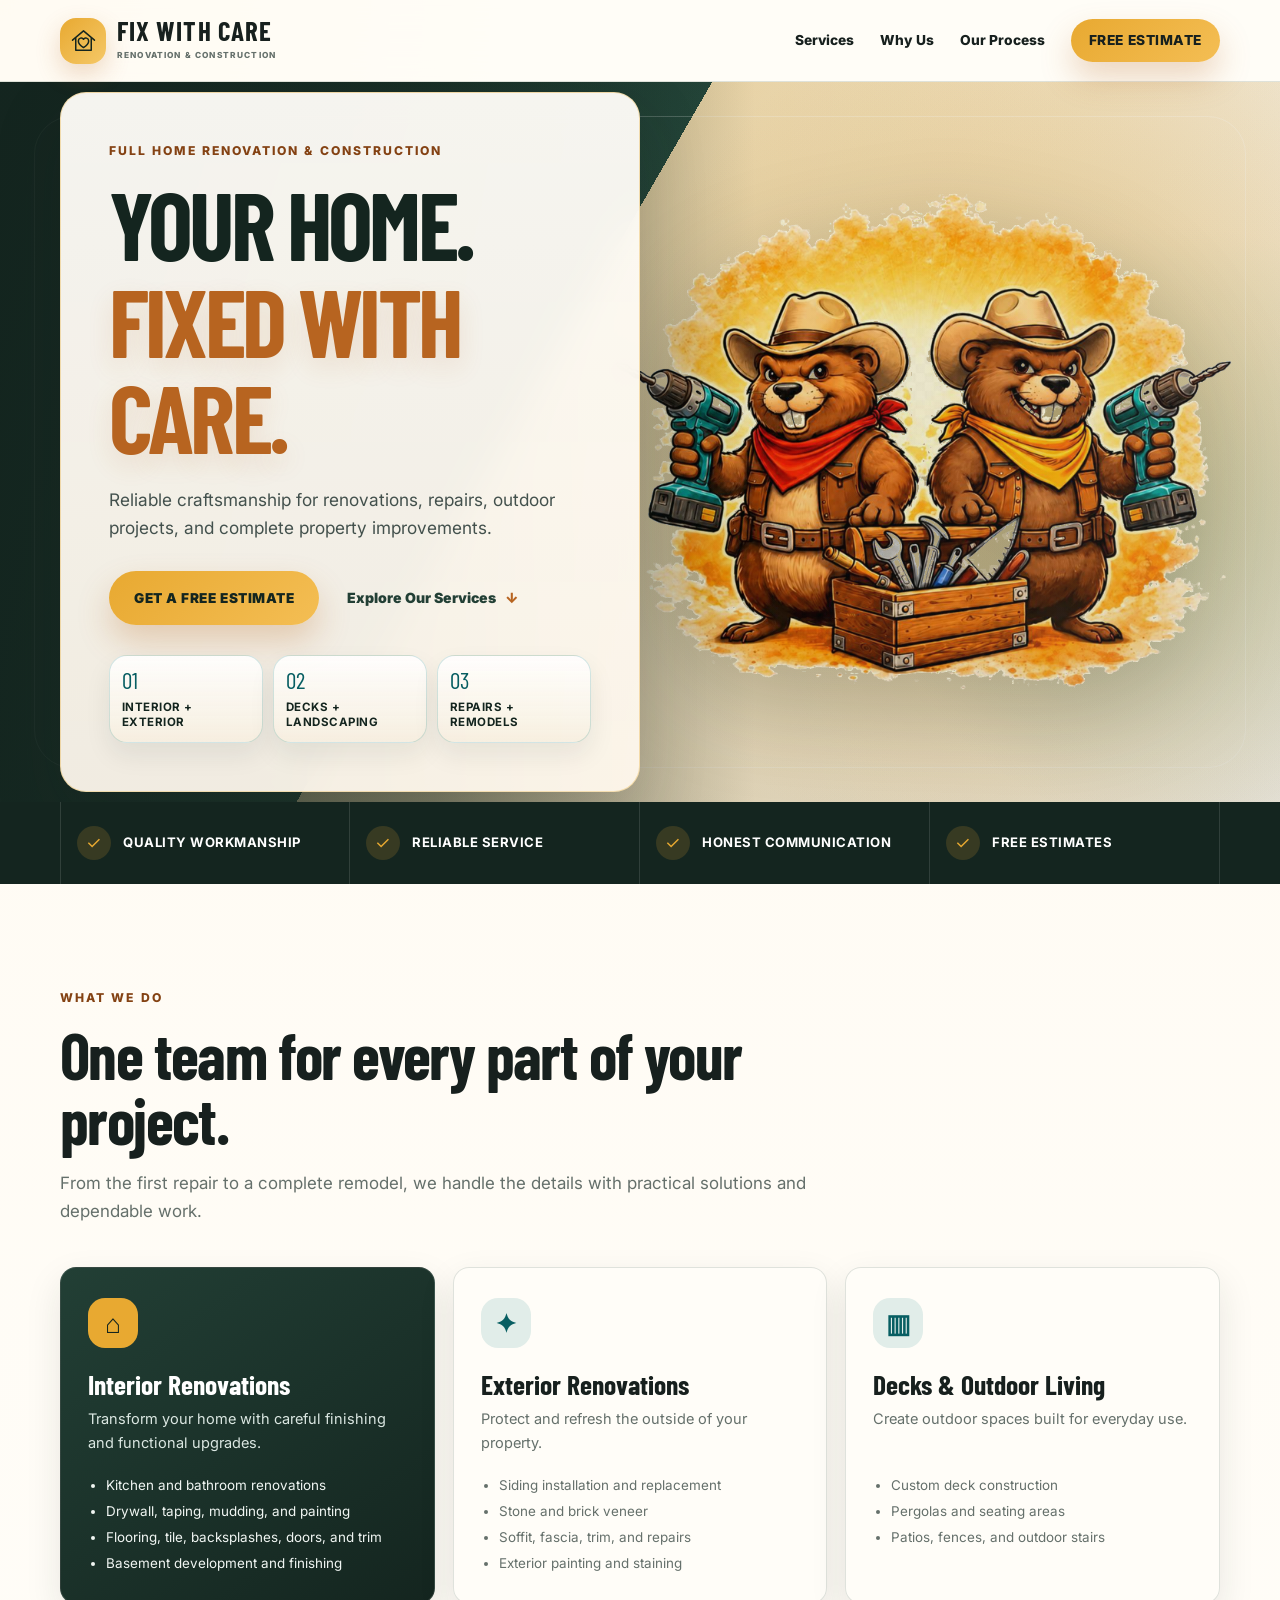
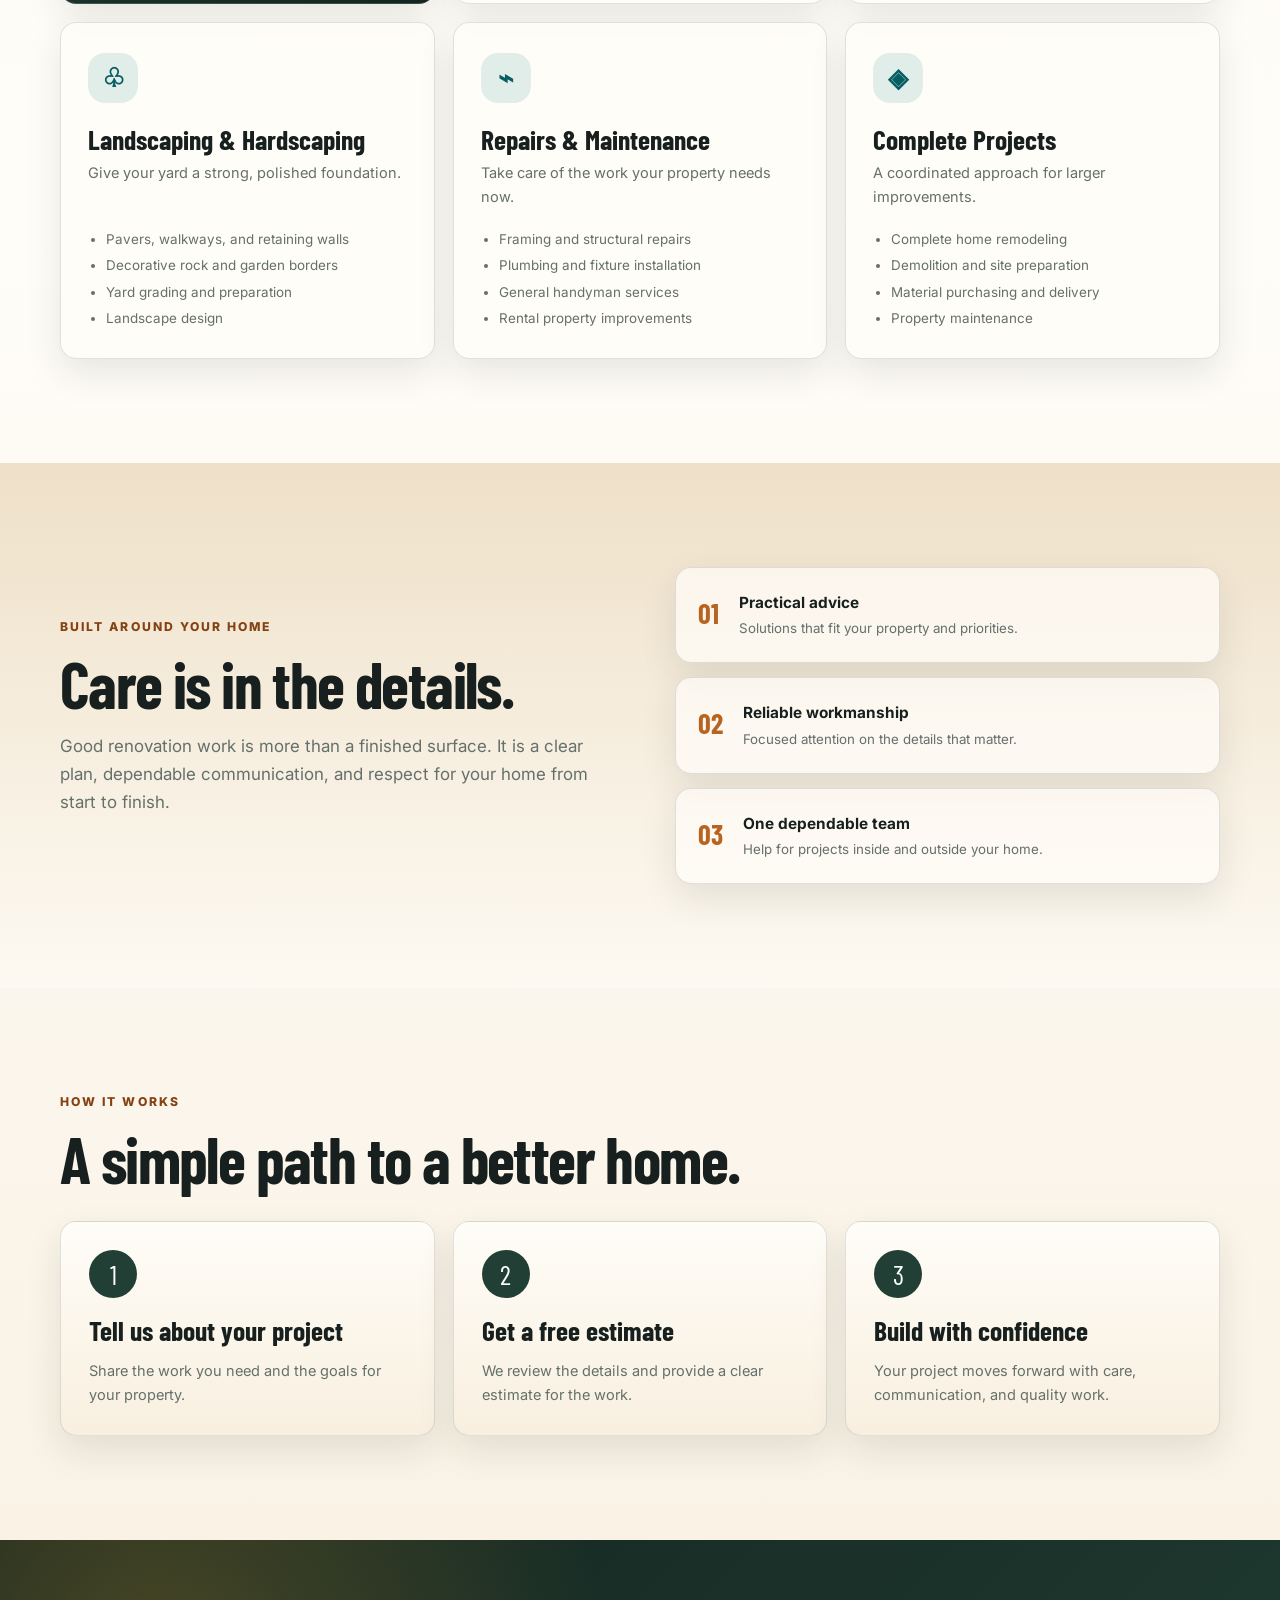
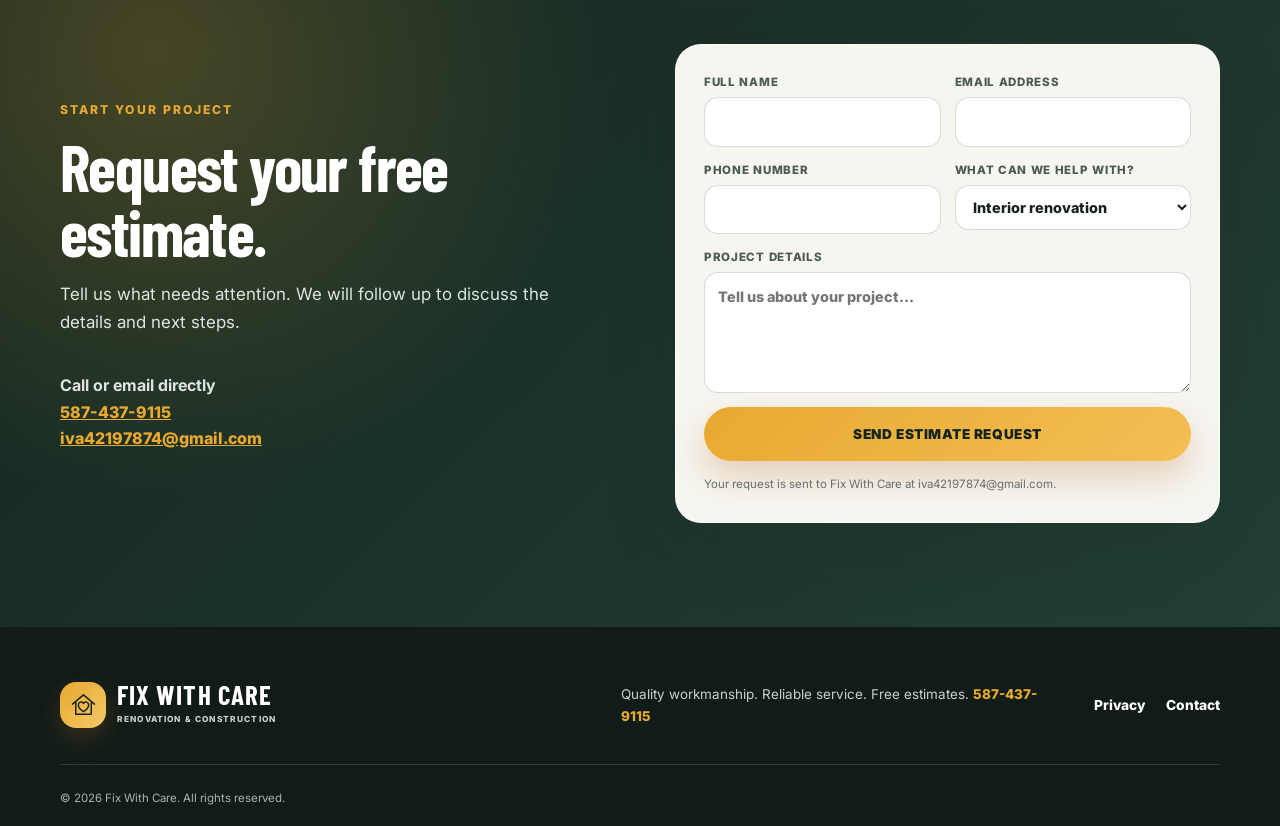
==== commit d933b6a2: "Use attached beaver artwork as hero" ====
--- a/index.html
+++ b/index.html
@@ -15,7 +15,7 @@
     />
     <meta property="og:type" content="website" />
     <meta property="og:url" content="https://fixwithcare.ca/" />
-    <meta property="og:image" content="https://fixwithcare.ca/assets/fix-with-care-hero-modern.svg" />
+    <meta property="og:image" content="https://fixwithcare.ca/assets/fix-with-care-hero-beavers.png" />
     <link rel="canonical" href="https://fixwithcare.ca/" />
     <link rel="icon" href="/assets/favicon.svg" type="image/svg+xml" />
     <link rel="stylesheet" href="/styles.css" />
@@ -57,13 +57,8 @@
 
     <main id="top">
       <section class="hero">
-        <img class="hero-image" src="/assets/fix-with-care-hero-modern.svg" alt="Modern Fix With Care renovation builders with tools" />
+        <img class="hero-image" src="/assets/fix-with-care-hero-beavers.png" alt="Fix With Care beaver builders with tools" />
         <div class="hero-overlay"></div>
-        <div class="hero-widgets" aria-hidden="true">
-          <div class="floating-widget widget-services"><span>12+</span><b>Service Categories</b></div>
-          <div class="floating-widget widget-response"><span>Free</span><b>Estimate Requests</b></div>
-          <div class="floating-widget widget-phone"><span>Call</span><b>587-437-9115</b></div>
-        </div>
         <div class="hero-content container">
           <p class="eyebrow">Full Home Renovation & Construction</p>
           <h1>Your Home.<br /><span>Fixed With Care.</span></h1>
--- a/styles.css
+++ b/styles.css
@@ -9,6 +9,8 @@
   --sand-strong: #ead8bb;
   --forest: #223f35;
   --forest-deep: #14251f;
+  --teal: #087d7d;
+  --teal-dark: #075e62;
   --cedar: #b76420;
   --cedar-dark: #844213;
   --gold: #e8a931;
@@ -206,8 +208,9 @@
   align-items: center;
   overflow: hidden;
   background:
-    radial-gradient(circle at 82% 52%, rgba(232, 169, 49, 0.32), transparent 25rem),
-    linear-gradient(120deg, #1a2e27 0%, #27483b 43%, #f3e7d0 43%, #fff8ed 100%);
+    radial-gradient(circle at 82% 50%, rgba(232, 169, 49, 0.44), transparent 28rem),
+    radial-gradient(circle at 92% 62%, rgba(8, 125, 125, 0.2), transparent 19rem),
+    linear-gradient(120deg, #13251f 0%, #25483b 42%, #f5ddad 42%, #fff8ed 100%);
 }
 
 .hero::before {
@@ -221,21 +224,20 @@
 
 .hero-image {
   position: absolute;
-  inset: 26px 0 0 auto;
-  width: min(55vw, 770px);
-  height: calc(100% - 44px);
+  inset: 34px -16px 0 auto;
+  width: min(60vw, 850px);
+  height: calc(100% - 36px);
   object-fit: contain;
   object-position: right center;
-  filter: drop-shadow(0 28px 46px rgba(20, 37, 31, 0.22));
-  transform: translateX(2%);
+  filter: drop-shadow(0 30px 48px rgba(20, 37, 31, 0.24));
 }
 
 .hero-overlay {
   position: absolute;
   inset: 0;
   background:
-    linear-gradient(90deg, rgba(20, 37, 31, 0.84) 0%, rgba(20, 37, 31, 0.58) 34%, rgba(255, 250, 241, 0.08) 61%, rgba(255, 250, 241, 0.2) 100%),
-    linear-gradient(180deg, rgba(20, 37, 31, 0.08), rgba(20, 37, 31, 0.18));
+    linear-gradient(90deg, rgba(20, 37, 31, 0.88) 0%, rgba(20, 37, 31, 0.5) 34%, rgba(255, 250, 241, 0) 59%, rgba(255, 250, 241, 0.08) 100%),
+    linear-gradient(180deg, rgba(20, 37, 31, 0.06), rgba(20, 37, 31, 0.12));
 }
 
 .hero-content {
@@ -245,8 +247,8 @@
   margin-left: max(20px, calc((100vw - 1160px) / 2));
   padding: clamp(28px, 5vw, 48px);
   color: var(--ink);
-  background: rgba(255, 253, 248, 0.93);
-  border: 1px solid rgba(255, 255, 255, 0.72);
+  background: linear-gradient(180deg, rgba(255, 253, 248, 0.96), rgba(255, 248, 237, 0.94));
+  border: 1px solid rgba(232, 169, 49, 0.34);
   border-radius: var(--radius);
   box-shadow: var(--shadow);
   backdrop-filter: blur(16px);
@@ -266,6 +268,7 @@
 
 .hero h1 span {
   color: var(--cedar);
+  text-shadow: 0 10px 26px rgba(183, 100, 32, 0.14);
 }
 
 .hero-copy {
@@ -292,7 +295,7 @@
 .hero-metrics div {
   min-height: 76px;
   padding: 13px 12px;
-  border: 1px solid rgba(34, 63, 53, 0.12);
+  border: 1px solid rgba(8, 125, 125, 0.18);
   border-radius: 18px;
   background:
     linear-gradient(180deg, rgba(255, 255, 255, 0.8), rgba(244, 234, 216, 0.7)),
@@ -302,7 +305,7 @@
 
 .hero-metrics span {
   display: block;
-  color: var(--cedar);
+  color: var(--teal-dark);
   font-family: "Barlow Condensed", Impact, sans-serif;
   font-size: 1.45rem;
   line-height: 1;
@@ -316,78 +319,6 @@
   line-height: 1.25;
   text-transform: uppercase;
   letter-spacing: 0.04em;
-}
-
-.hero-widgets {
-  position: absolute;
-  inset: 0;
-  z-index: 1;
-  pointer-events: none;
-}
-
-.floating-widget {
-  position: absolute;
-  display: flex;
-  align-items: center;
-  gap: 12px;
-  min-width: 205px;
-  padding: 14px 16px;
-  border: 1px solid rgba(255, 255, 255, 0.66);
-  border-radius: 20px;
-  background: rgba(255, 253, 248, 0.88);
-  color: var(--forest-deep);
-  box-shadow: var(--soft-shadow);
-  backdrop-filter: blur(14px);
-  animation: float-widget 7s ease-in-out infinite;
-}
-
-.floating-widget span {
-  width: 48px;
-  height: 48px;
-  display: grid;
-  place-items: center;
-  flex: 0 0 auto;
-  border-radius: 16px;
-  background: linear-gradient(135deg, var(--gold), #f3c15a);
-  color: var(--forest-deep);
-  font-family: "Barlow Condensed", Impact, sans-serif;
-  font-size: 1.4rem;
-  line-height: 1;
-}
-
-.floating-widget b {
-  font-size: 0.78rem;
-  line-height: 1.25;
-  text-transform: uppercase;
-  letter-spacing: 0.06em;
-}
-
-.widget-services {
-  top: 130px;
-  right: min(7vw, 90px);
-}
-
-.widget-response {
-  right: min(24vw, 315px);
-  bottom: 122px;
-  animation-delay: -2s;
-}
-
-.widget-phone {
-  right: min(4vw, 54px);
-  bottom: 235px;
-  animation-delay: -4s;
-}
-
-@keyframes float-widget {
-  0%,
-  100% {
-    transform: translateY(0);
-  }
-
-  50% {
-    transform: translateY(-12px);
-  }
 }
 
 .text-link {
@@ -484,8 +415,8 @@
   place-items: center;
   margin-bottom: 22px;
   border-radius: 17px;
-  background: rgba(232, 169, 49, 0.18);
-  color: var(--cedar);
+  background: rgba(8, 125, 125, 0.12);
+  color: var(--teal-dark);
   font-size: 1.65rem;
   font-weight: 800;
 }
@@ -787,7 +718,6 @@
     height: 390px;
     inset: auto 0 0;
     object-position: center bottom;
-    transform: none;
   }
 
   .hero-overlay {
@@ -797,10 +727,6 @@
   .hero-content {
     width: min(680px, calc(100% - 40px));
     margin-inline: auto;
-  }
-
-  .hero-widgets {
-    display: none;
   }
 
   .service-grid,
